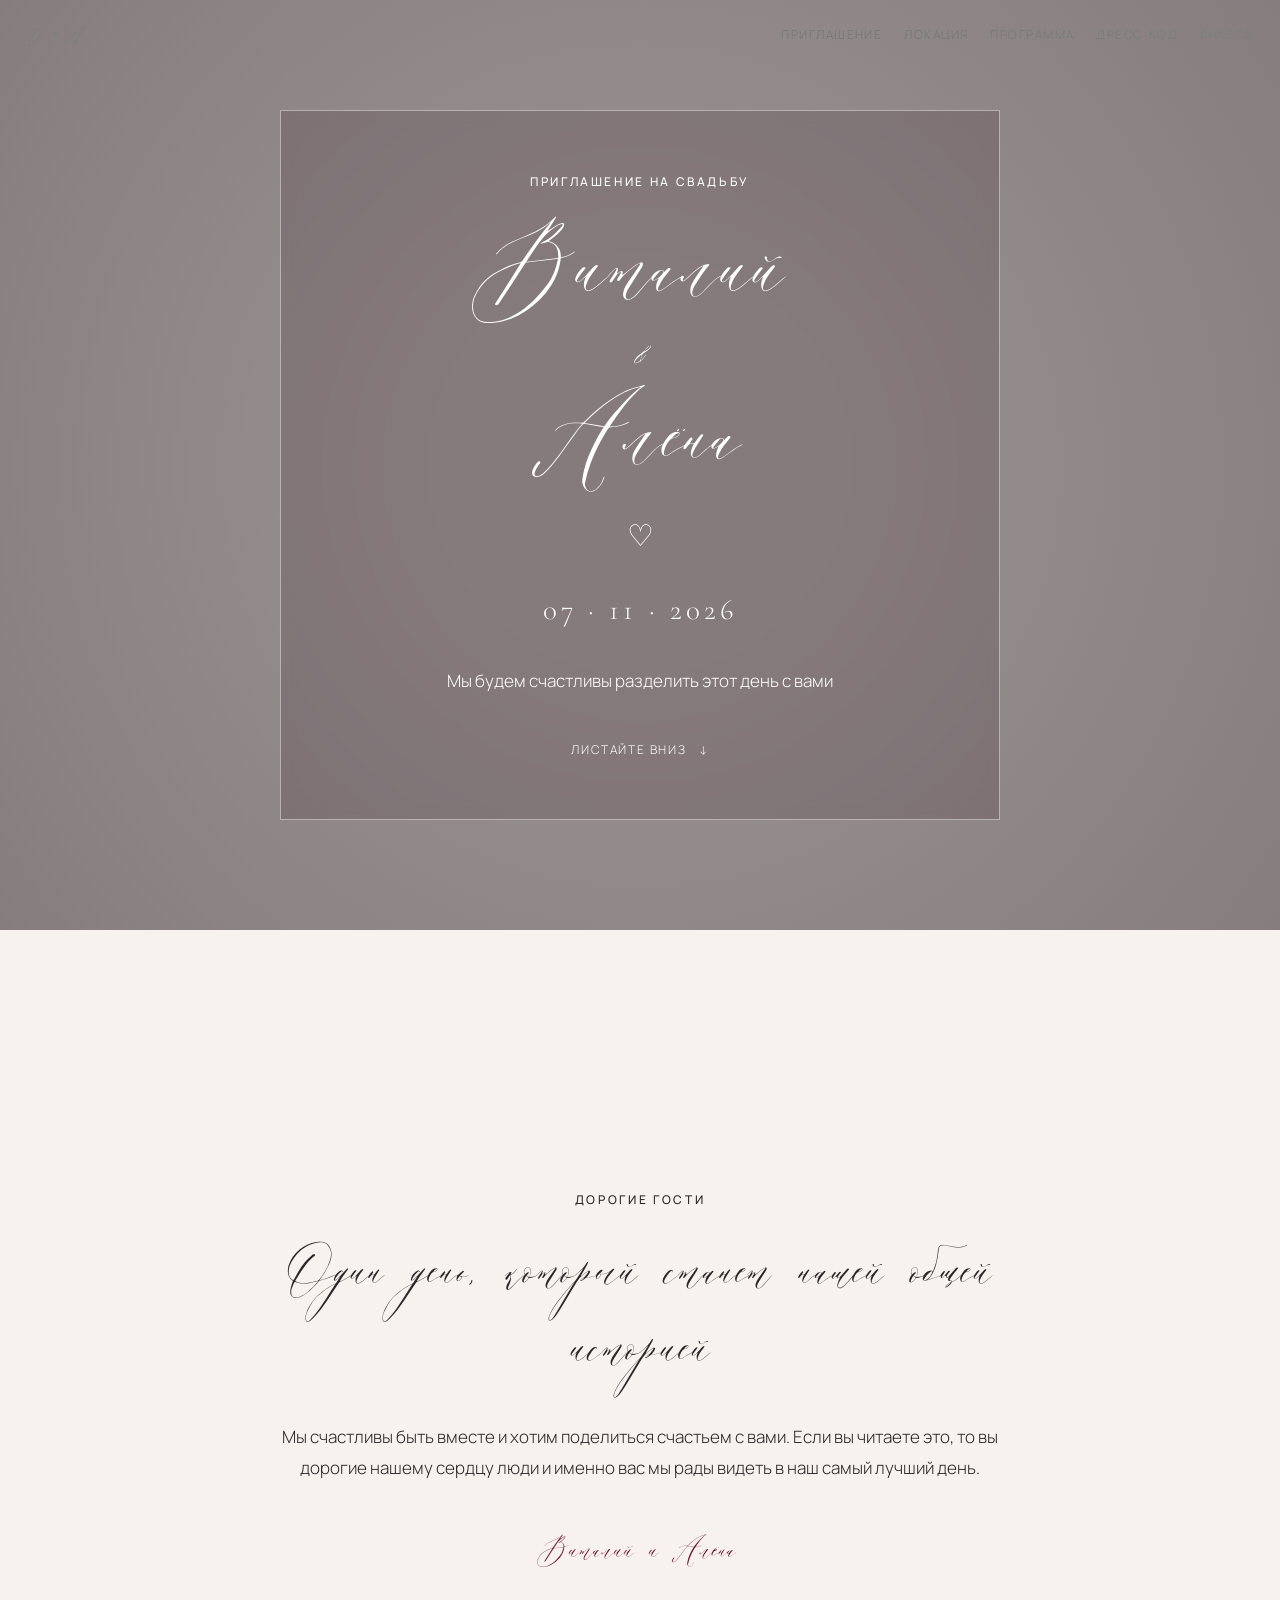
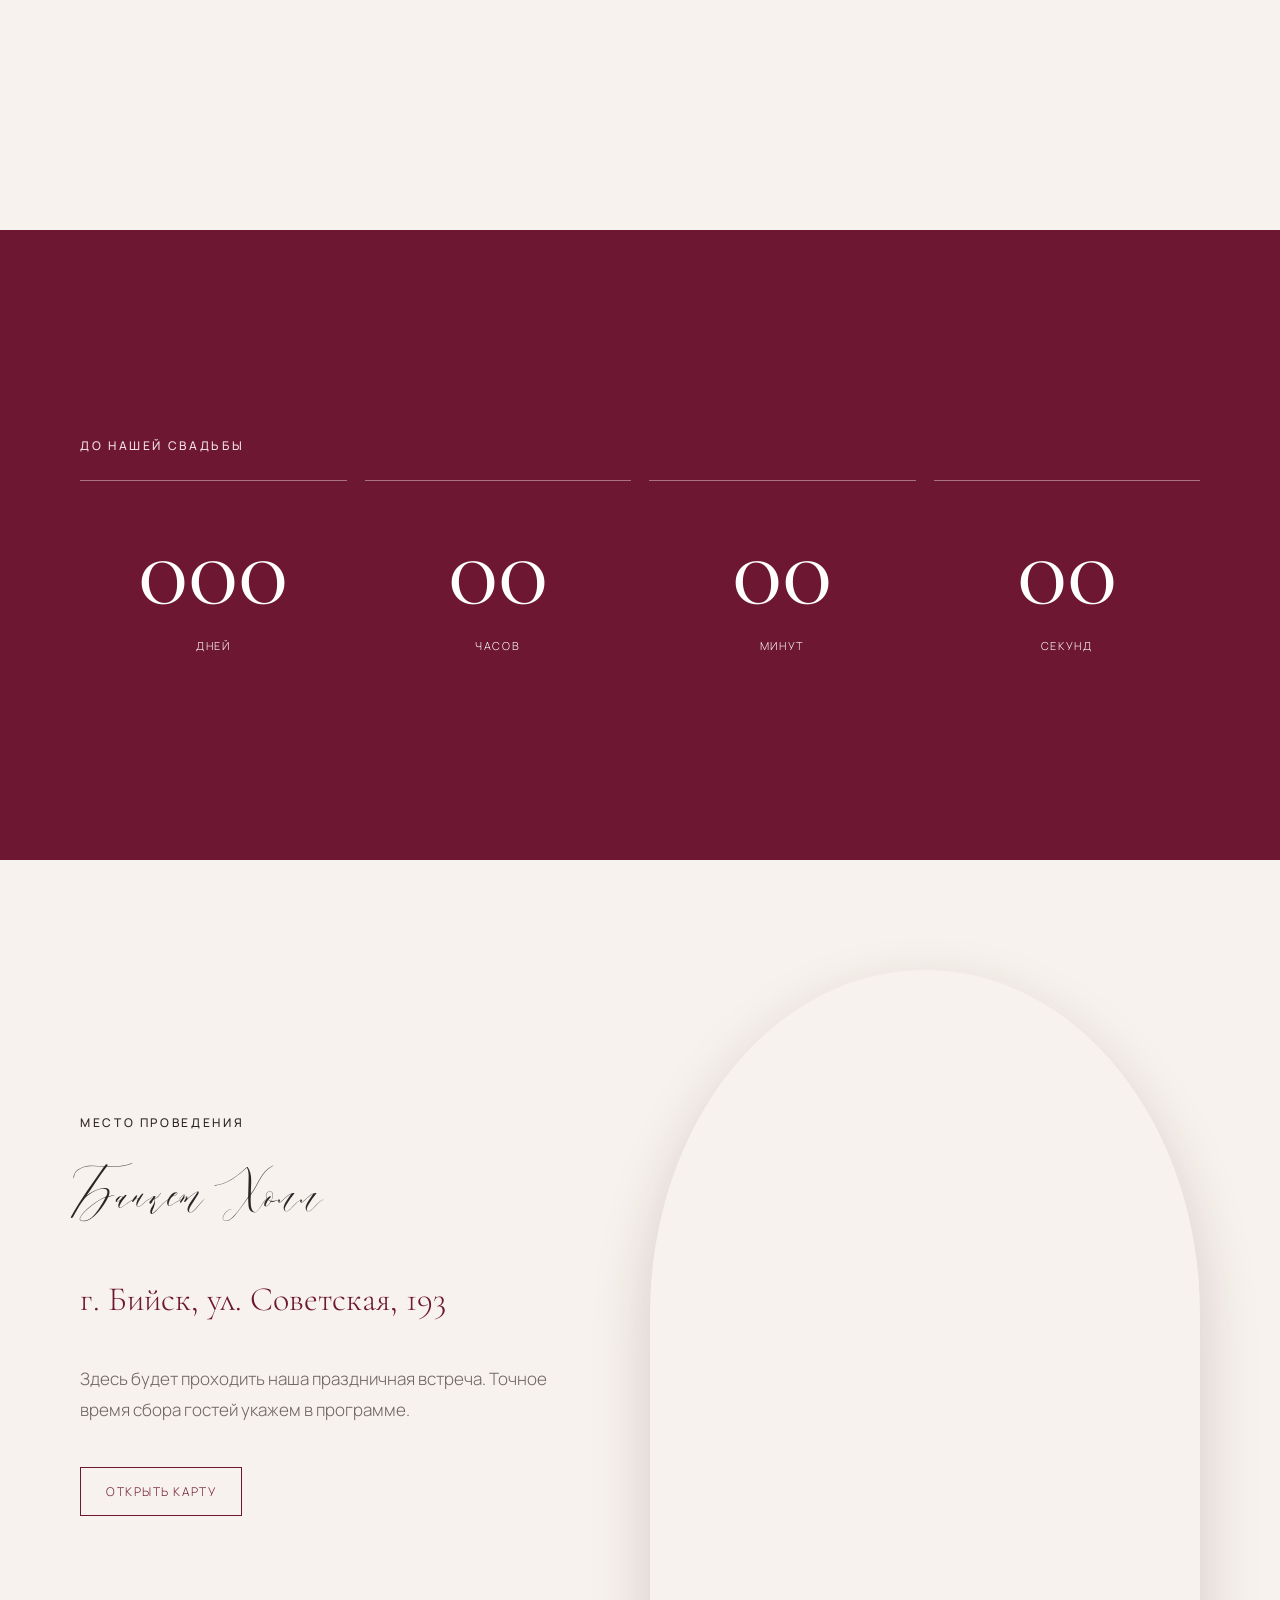
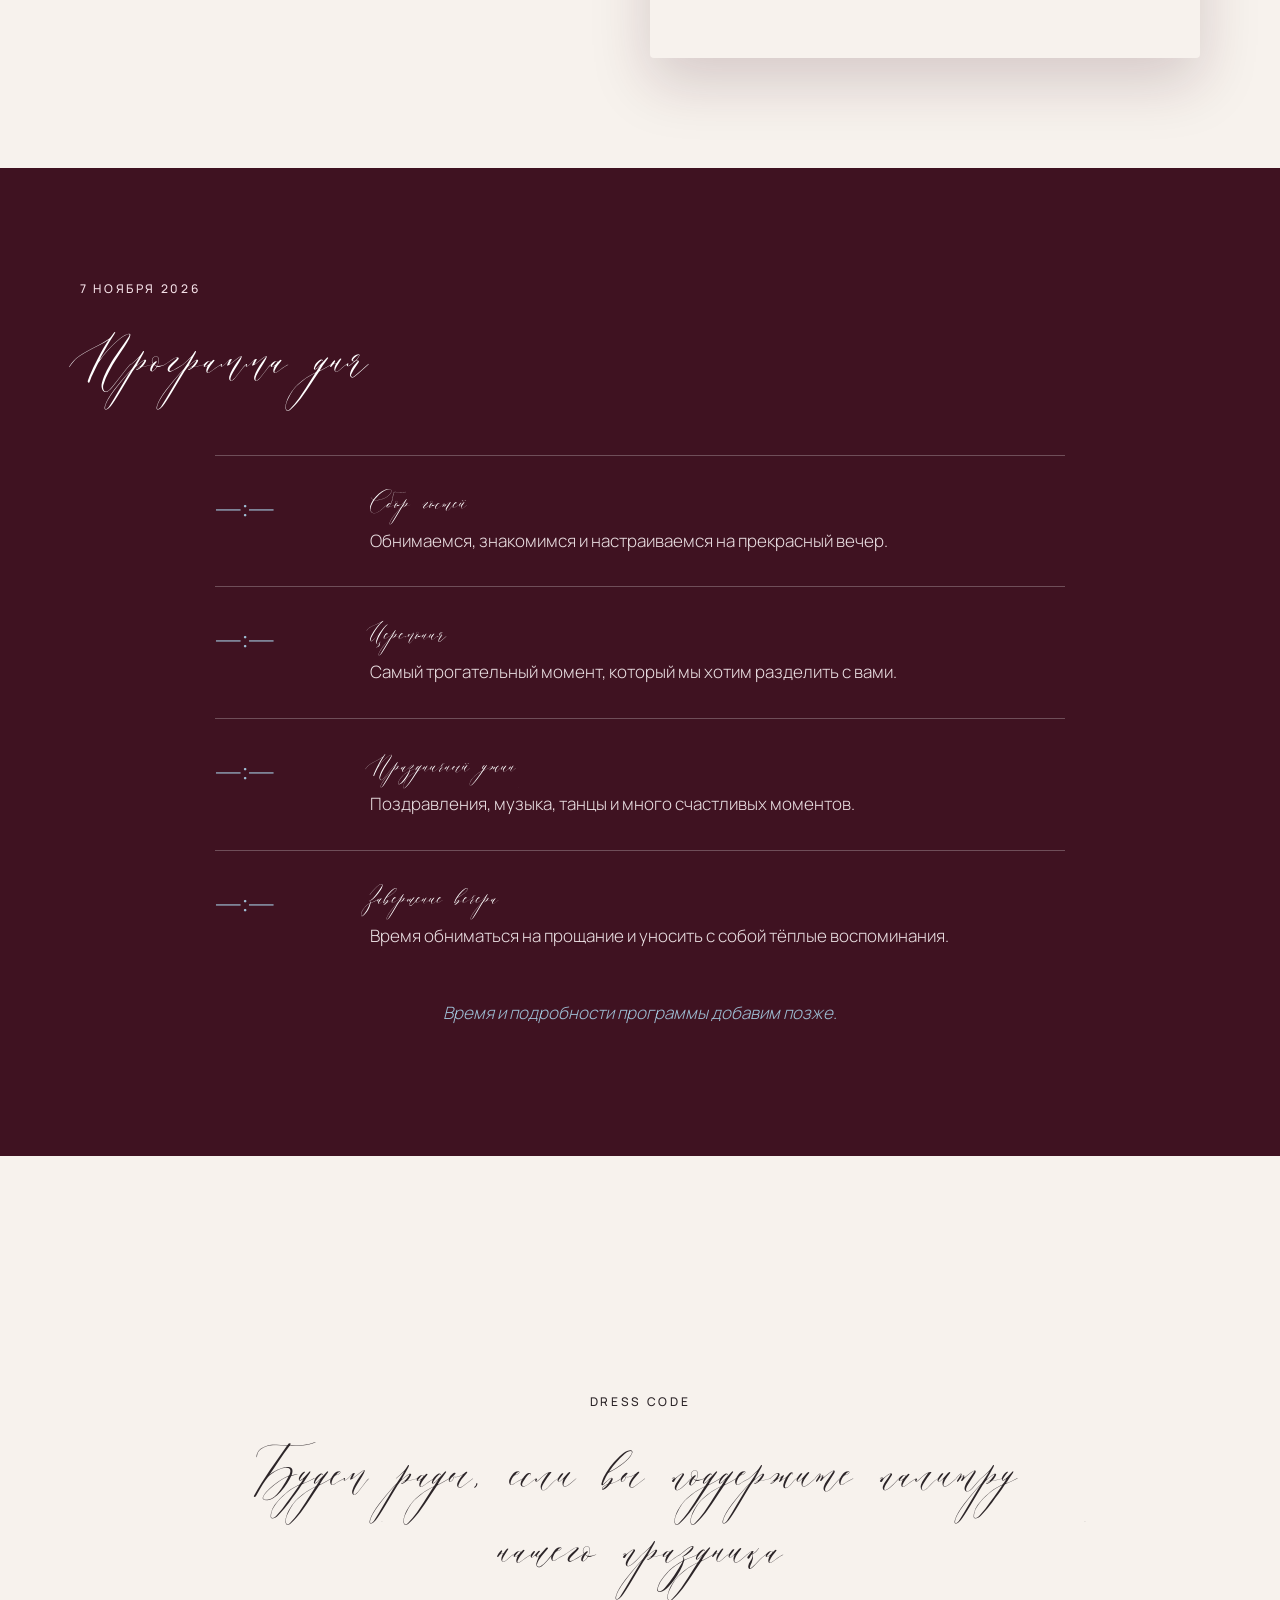
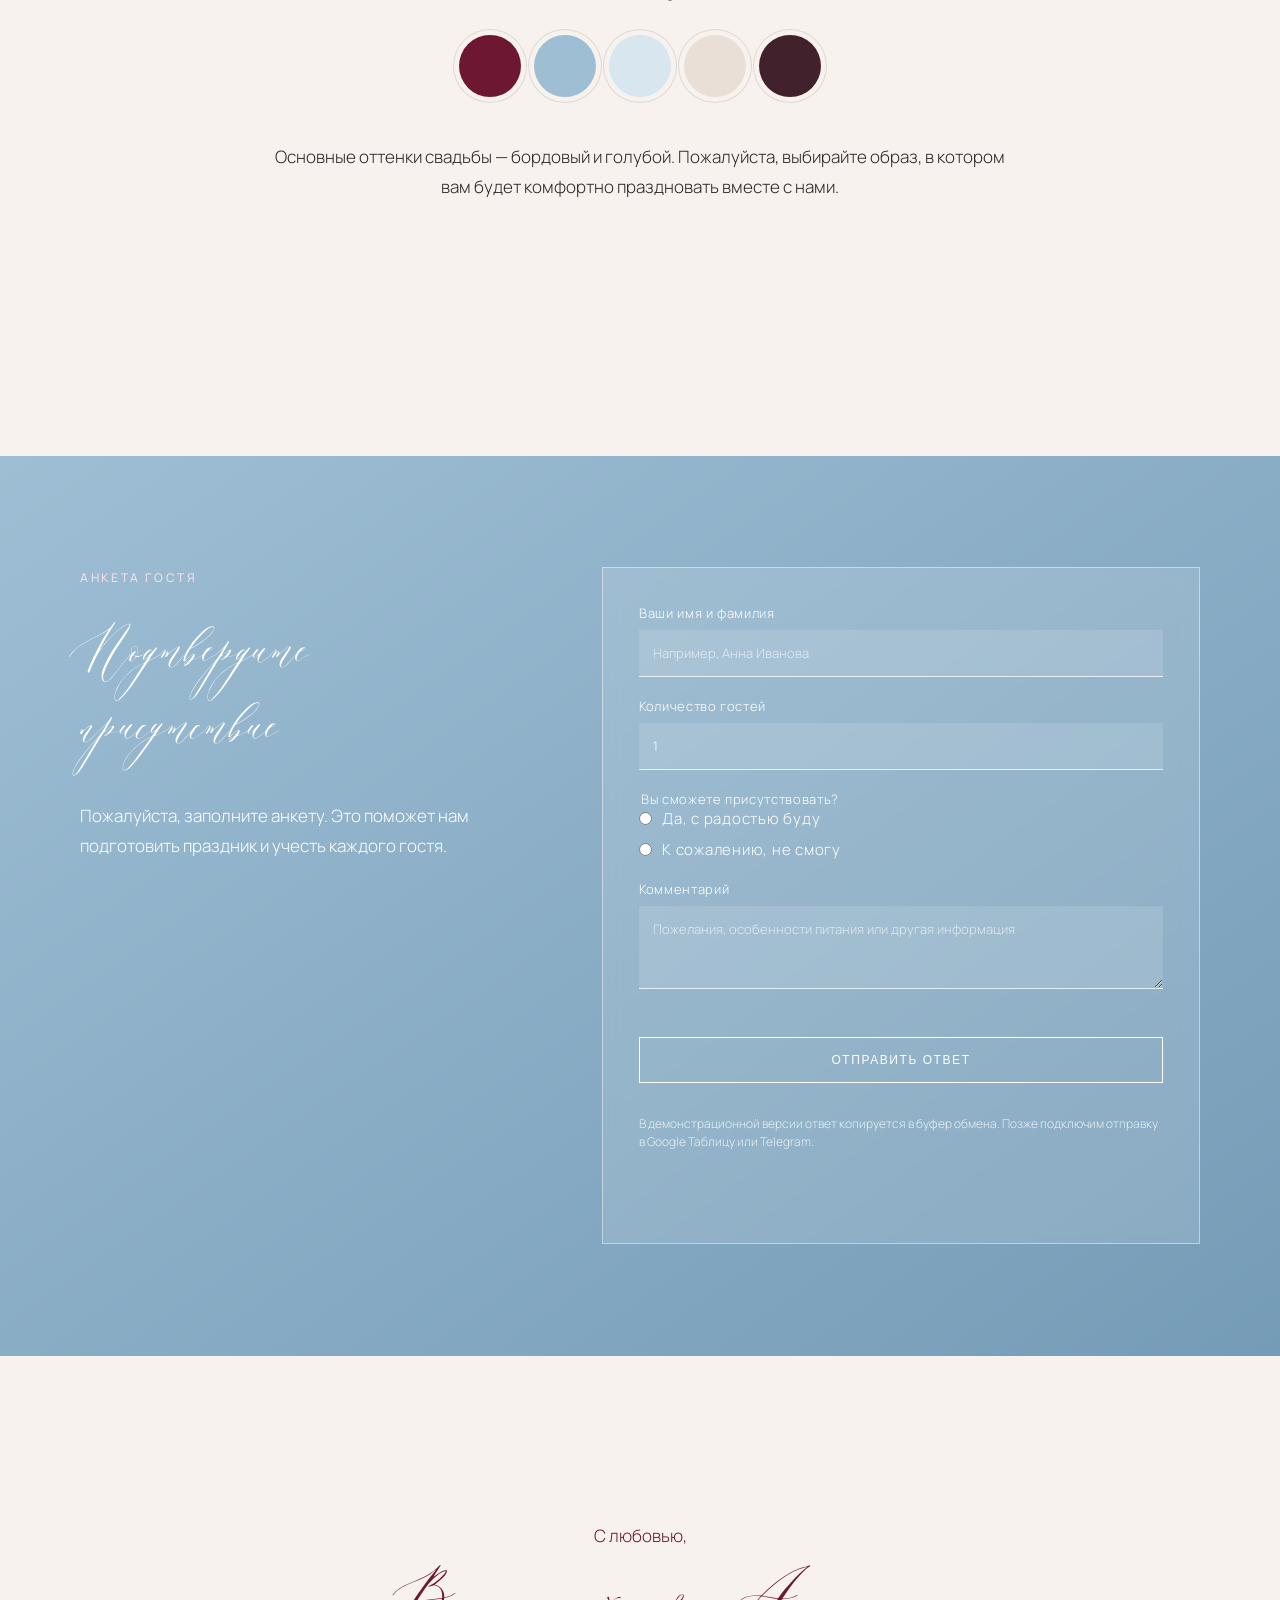
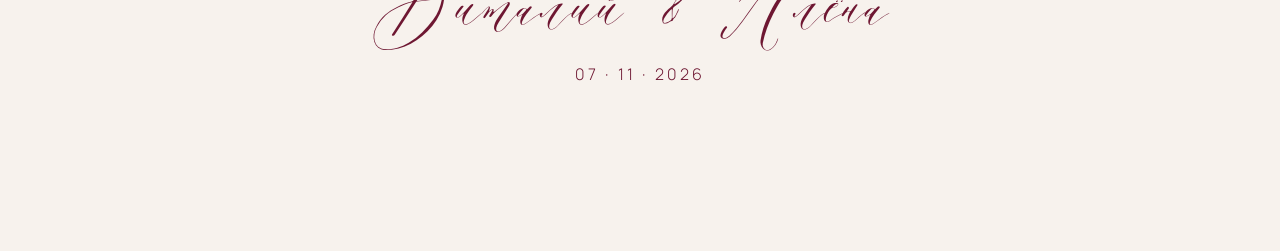
==== index.html @ 5eeda595 "Add files via upload" ====
<!doctype html>
<html lang="ru">
<head>
  <meta charset="utf-8" />
  <meta name="viewport" content="width=device-width, initial-scale=1" />
  <meta name="theme-color" content="#6e1732" />
  <title>Виталий & Алёна — 7 ноября 2026</title>
  <meta name="description" content="Приглашение на свадьбу Виталия и Алёны — 7 ноября 2026 года" />
  <link rel="preconnect" href="https://fonts.googleapis.com">
  <link rel="preconnect" href="https://fonts.gstatic.com" crossorigin>
  <link href="https://fonts.googleapis.com/css2?family=Cormorant+Garamond:ital,wght@0,400;0,500;0,600;1,400&family=Manrope:wght@300;400;500&display=swap" rel="stylesheet">
  <link rel="stylesheet" href="styles.css" />
</head>
<body>
  <header class="topbar" aria-label="Навигация">
    <a class="monogram" href="#hero" aria-label="В начало">В · А</a>
    <button class="menu-button" type="button" aria-expanded="false" aria-controls="menu">Меню</button>
    <nav id="menu" class="menu">
      <a href="#welcome">Приглашение</a>
      <a href="#location">Локация</a>
      <a href="#schedule">Программа</a>
      <a href="#dresscode">Дресс-код</a>
      <a href="#rsvp">Анкета</a>
    </nav>
  </header>

  <main>
    <section id="hero" class="hero section">
      <div class="silk silk-blue"></div>
      <div class="silk silk-wine"></div>
      <div class="hero-card reveal">
        <p class="eyebrow">Приглашение на свадьбу</p>
        <h1><span>Виталий</span><i>&</i><span>Алёна</span></h1>
        <div class="heart" aria-hidden="true">♡</div>
        <p class="date">07 · 11 · 2026</p>
        <p class="hero-copy">Мы будем счастливы разделить этот день с вами</p>
        <a class="scroll-hint" href="#welcome">Листайте вниз <span>↓</span></a>
      </div>
    </section>

    <section id="welcome" class="section paper-section">
      <div class="content narrow reveal">
        <p class="eyebrow">Дорогие гости</p>
        <h2>Один день, который станет нашей общей историей</h2>
        <p>Мы счастливы быть вместе и хотим поделиться счастьем с вами. Если вы читаете это, то вы дорогие нашему сердцу люди и именно вас мы рады видеть в наш самый лучший день.</p>
        <div class="signature">Виталий и Алёна</div>
      </div>
    </section>

    <section class="section countdown-section">
      <div class="content reveal">
        <p class="eyebrow light">До нашей свадьбы</p>
        <div class="countdown" aria-live="polite">
          <div><strong id="days">000</strong><span>дней</span></div>
          <div><strong id="hours">00</strong><span>часов</span></div>
          <div><strong id="minutes">00</strong><span>минут</span></div>
          <div><strong id="seconds">00</strong><span>секунд</span></div>
        </div>
      </div>
    </section>

    <section id="location" class="section location-section">
      <div class="content split reveal">
        <div>
          <p class="eyebrow">Место проведения</p>
          <h2>Банкет Холл</h2>
          <p class="address">г. Бийск, ул. Советская, 193</p>
          <p class="muted">Здесь будет проходить наша праздничная встреча. Точное время сбора гостей укажем в программе.</p>
          <a class="button" href="https://yandex.ru/maps/?text=%D0%B3.%20%D0%91%D0%B8%D0%B9%D1%81%D0%BA%2C%20%D1%83%D0%BB.%20%D0%A1%D0%BE%D0%B2%D0%B5%D1%82%D1%81%D0%BA%D0%B0%D1%8F%2C%20193" target="_blank" rel="noopener">Открыть карту</a>
        </div>
        <figure class="venue-photo">
          <img src="images/venue.webp" alt="Банкет Холл, г. Бийск" />
        </figure>
      </div>
    </section>

    <section id="schedule" class="section schedule-section">
      <div class="content reveal">
        <p class="eyebrow light">7 ноября 2026</p>
        <h2>Программа дня</h2>
        <div class="timeline">
          <article><time>—:—</time><div><h3>Сбор гостей</h3><p>Обнимаемся, знакомимся и настраиваемся на прекрасный вечер.</p></div></article>
          <article><time>—:—</time><div><h3>Церемония</h3><p>Самый трогательный момент, который мы хотим разделить с вами.</p></div></article>
          <article><time>—:—</time><div><h3>Праздничный ужин</h3><p>Поздравления, музыка, танцы и много счастливых моментов.</p></div></article>
          <article><time>—:—</time><div><h3>Завершение вечера</h3><p>Время обниматься на прощание и уносить с собой тёплые воспоминания.</p></div></article>
        </div>
        <p class="note">Время и подробности программы добавим позже.</p>
      </div>
    </section>

    <section id="dresscode" class="section paper-section dresscode-section">
      <div class="content narrow reveal">
        <p class="eyebrow">Dress code</p>
        <h2>Будем рады, если вы поддержите палитру нашего праздника</h2>
        <div class="palette" aria-label="Цветовая палитра">
          <span style="--swatch:#6e1732" title="Бордовый"></span>
          <span style="--swatch:#9ebed4" title="Голубой"></span>
          <span style="--swatch:#d8e6ef" title="Светло-голубой"></span>
          <span style="--swatch:#eadfd6" title="Молочный"></span>
          <span style="--swatch:#40212c" title="Тёмно-бордовый"></span>
        </div>
        <p>Основные оттенки свадьбы — бордовый и голубой. Пожалуйста, выбирайте образ, в котором вам будет комфортно праздновать вместе с нами.</p>
      </div>
    </section>

    <section id="rsvp" class="section rsvp-section">
      <div class="content form-wrap reveal">
        <div>
          <p class="eyebrow light">Анкета гостя</p>
          <h2>Подтвердите присутствие</h2>
          <p>Пожалуйста, заполните анкету. Это поможет нам подготовить праздник и учесть каждого гостя.</p>
        </div>
        <form id="rsvp-form">
          <label>Ваши имя и фамилия<input name="name" required placeholder="Например, Анна Иванова" /></label>
          <label>Количество гостей<input name="guests" type="number" min="1" max="10" value="1" required /></label>
          <fieldset>
            <legend>Вы сможете присутствовать?</legend>
            <label class="radio"><input type="radio" name="attendance" value="Да, буду" required /> Да, с радостью буду</label>
            <label class="radio"><input type="radio" name="attendance" value="К сожалению, не смогу" required /> К сожалению, не смогу</label>
          </fieldset>
          <label>Комментарий<textarea name="comment" rows="3" placeholder="Пожелания, особенности питания или другая информация"></textarea></label>
          <button class="button pale" type="submit">Отправить ответ</button>
          <p class="form-note">В демонстрационной версии ответ копируется в буфер обмена. Позже подключим отправку в Google Таблицу или Telegram.</p>
          <div id="form-status" class="form-status" role="status"></div>
        </form>
      </div>
    </section>

    <footer>
      <p>С любовью,</p>
      <strong>Виталий & Алёна</strong>
      <span>07 · 11 · 2026</span>
    </footer>
  </main>

  <script src="script.js"></script>
</body>
</html>
---- styles.css ----
@font-face {
  font-family: "Caravan";
  src: url("Caravan.woff") format("woff");
  font-weight: 400;
  font-style: normal;
  font-display: swap;
}

h1, h2, h3, .signature, footer strong, .monogram {
  font-family: "Caravan" !important;
  font-weight: 400 !important;
  font-style: normal !important;
  letter-spacing: normal !important;
}

:root{--wine:#6e1732;--wine-dark:#3f1221;--blue:#9ebed4;--blue-light:#dbe9f1;--paper:#f7f2ed;--ink:#2c2528;--white:#fff;--max:1120px}
*{box-sizing:border-box}html{scroll-behavior:smooth}body{margin:0;background:var(--paper);color:var(--ink);font-family:Manrope,Arial,sans-serif;font-weight:300}a{color:inherit}.section{min-height:100vh;position:relative;display:grid;place-items:center;padding:110px 24px;overflow:hidden}.content{width:min(var(--max),100%);margin:auto}.narrow{width:min(760px,100%);text-align:center}.eyebrow{text-transform:uppercase;letter-spacing:.22em;font-size:12px;font-weight:500;margin:0 0 24px}.eyebrow.light{color:#f3dfe6}h1,h2,h3,.signature,footer strong{font-family:"Cormorant Garamond",Georgia,serif}h2{font-size:clamp(42px,7vw,78px);line-height:.98;font-weight:500;margin:0 0 35px}p{font-size:17px;line-height:1.8}.topbar{position:fixed;inset:0 0 auto;z-index:20;display:flex;align-items:center;justify-content:space-between;padding:20px 28px;color:#fff;mix-blend-mode:difference}.monogram{text-decoration:none;font-family:"Cormorant Garamond",serif;font-size:25px}.menu{display:flex;gap:22px}.menu a{text-decoration:none;font-size:12px;text-transform:uppercase;letter-spacing:.12em}.menu-button{display:none;background:none;border:0;color:inherit;text-transform:uppercase;letter-spacing:.12em}.hero{background-image:linear-gradient(rgba(21,10,16,.42),rgba(21,10,16,.42)),url("images/hero-fabrics-clean.jpg");background-size:cover;background-position:center;isolation:isolate}.hero:after{content:"";position:absolute;inset:0;background:radial-gradient(circle at center,transparent 0 25%,rgba(32,13,21,.15));z-index:-1}.silk{display:none}.silk-blue{left:-35vw;top:-20vh;background:linear-gradient(135deg,#e6f0f6,#7ea7c2);transform:rotate(22deg)}.silk-wine{right:-35vw;bottom:-20vh;background:linear-gradient(145deg,#9a3556,#3d0c1d);transform:rotate(-18deg)}.hero-card{z-index:2;text-align:center;color:white;padding:60px 35px;border:1px solid rgba(255,255,255,.45);background:rgba(54,24,36,.18);backdrop-filter:blur(7px);width:min(720px,100%)}h1{font-size:clamp(60px,12vw,138px);line-height:.68;font-weight:400;margin:30px 0}h1 span{display:block}h1 i{display:block;font-size:.48em;font-weight:400;margin:.22em}.heart{font-size:30px}.date{font-family:"Cormorant Garamond",serif;font-size:29px;letter-spacing:.14em}.hero-copy{max-width:420px;margin:20px auto}.scroll-hint{display:inline-flex;gap:12px;margin-top:25px;text-decoration:none;font-size:12px;text-transform:uppercase;letter-spacing:.15em}.paper-section{background:var(--paper)}.signature{font-size:42px;color:var(--wine);margin-top:45px;font-style:italic}.countdown-section{min-height:70vh;color:#fff;background:var(--wine)}.countdown{display:grid;grid-template-columns:repeat(4,1fr);gap:18px}.countdown div{text-align:center;border-top:1px solid rgba(255,255,255,.4);padding-top:25px}.countdown strong{display:block;font-family:"Cormorant Garamond",serif;font-size:clamp(54px,9vw,105px);font-weight:400}.countdown span{text-transform:uppercase;letter-spacing:.15em;font-size:11px}.split{display:grid;grid-template-columns:1fr 1.1fr;gap:70px;align-items:center}.address{font-family:"Cormorant Garamond",serif;font-size:34px;color:var(--wine)}.muted{color:#6d6265}.venue-photo{margin:0;overflow:hidden;border-radius:50% 50% 4px 4px;box-shadow:0 24px 60px rgba(63,18,33,.18)}.venue-photo img{display:block;width:100%;aspect-ratio:4/5;object-fit:cover;object-position:center}.button{display:inline-block;margin-top:24px;padding:15px 25px;border:1px solid var(--wine);text-decoration:none;text-transform:uppercase;letter-spacing:.13em;font-size:12px;background:transparent;color:var(--wine);cursor:pointer}.schedule-section{color:#fff;background:var(--wine-dark)}.schedule-section h2{color:#fff}.timeline{max-width:850px;margin:55px auto 0}.timeline article{display:grid;grid-template-columns:120px 1fr;gap:35px;padding:30px 0;border-top:1px solid rgba(255,255,255,.25)}.timeline time{font-family:"Cormorant Garamond",serif;font-size:32px;color:var(--blue)}.timeline h3{font-size:34px;margin:0 0 5px}.timeline p{margin:0;color:#eadfe2}.note{text-align:center;font-style:italic;color:var(--blue)}.palette{display:flex;justify-content:center;gap:13px;margin:45px 0}.palette span{width:62px;height:62px;border-radius:50%;background:var(--swatch);box-shadow:0 0 0 5px var(--paper),0 0 0 6px rgba(45,34,38,.12)}.rsvp-section{color:#fff;background:linear-gradient(145deg,var(--blue),#759cb7)}.form-wrap{display:grid;grid-template-columns:.85fr 1.15fr;gap:80px;align-items:start}.rsvp-section h2{color:#fff}.rsvp-section form{display:grid;gap:20px;padding:36px;background:rgba(255,255,255,.13);border:1px solid rgba(255,255,255,.45);backdrop-filter:blur(8px)}label,legend{font-size:13px;letter-spacing:.05em}input,textarea{width:100%;margin-top:8px;padding:14px;border:0;border-bottom:1px solid rgba(255,255,255,.75);background:rgba(255,255,255,.12);color:#fff;font:inherit;outline:none}input::placeholder,textarea::placeholder{color:rgba(255,255,255,.68)}fieldset{border:0;padding:0;margin:0;display:grid;gap:10px}.radio{display:flex;align-items:center;gap:10px;font-size:15px}.radio input{width:auto;margin:0}.button.pale{border-color:#fff;color:#fff}.form-note{font-size:12px;line-height:1.5;opacity:.8}.form-status{min-height:24px;font-weight:500}footer{min-height:55vh;display:grid;place-content:center;text-align:center;background:var(--paper);color:var(--wine)}footer p{margin:0}footer strong{font-size:clamp(55px,10vw,110px);font-weight:400}footer span{letter-spacing:.2em}.reveal{opacity:0;transform:translateY(35px);transition:opacity .9s ease,transform .9s ease}.reveal.visible{opacity:1;transform:none}
@media(max-width:760px){.section{padding:90px 20px;min-height:auto}.hero{min-height:100svh}.topbar{padding:16px 18px}.menu-button{display:block}.menu{position:absolute;right:16px;top:58px;display:none;flex-direction:column;padding:18px;background:rgba(34,18,24,.92)}.menu.open{display:flex}.hero-card{padding:45px 18px}.countdown{grid-template-columns:repeat(2,1fr)}.split,.form-wrap{grid-template-columns:1fr;gap:45px}.venue-photo img{aspect-ratio:1/1.15}.timeline article{grid-template-columns:80px 1fr;gap:15px}.timeline h3{font-size:28px}.palette{gap:8px;flex-wrap:wrap}.palette span{width:48px;height:48px}.rsvp-section form{padding:24px}}
@media(prefers-reduced-motion:reduce){html{scroll-behavior:auto}.reveal{opacity:1;transform:none;transition:none}}
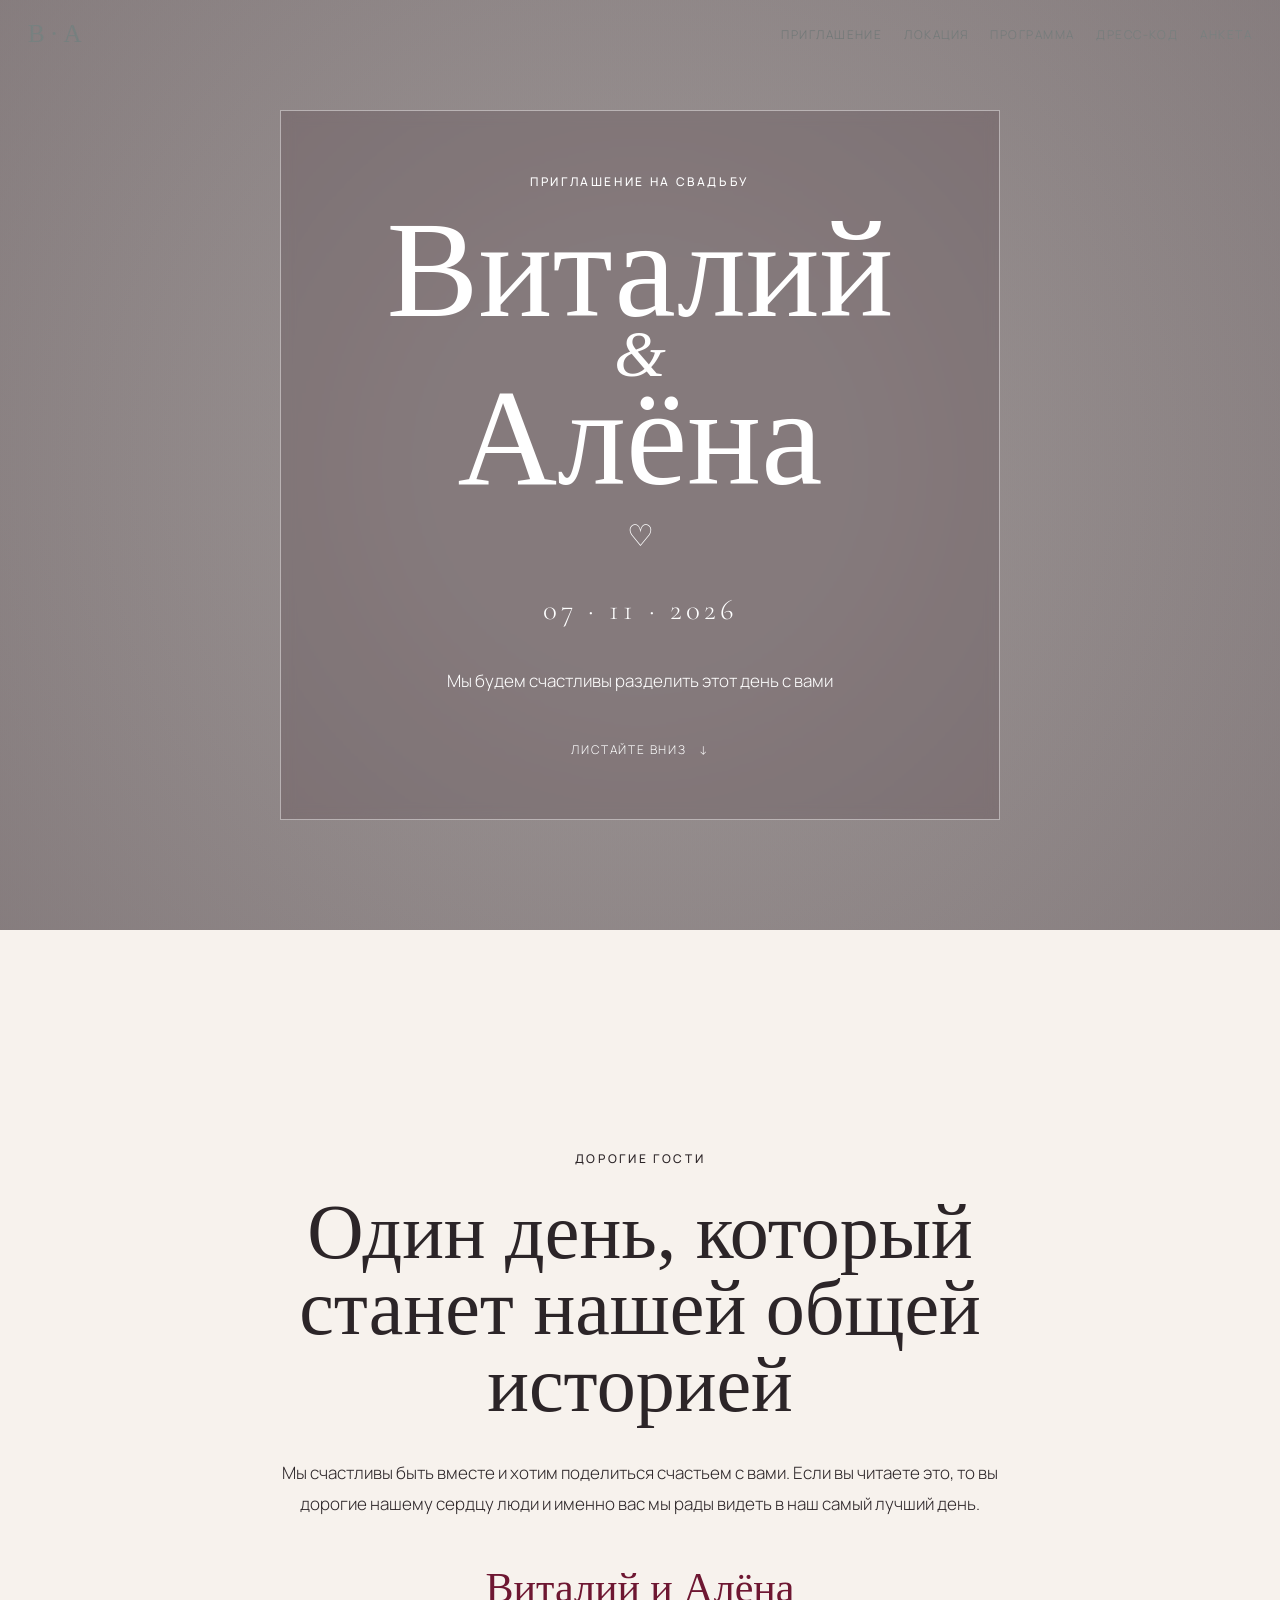
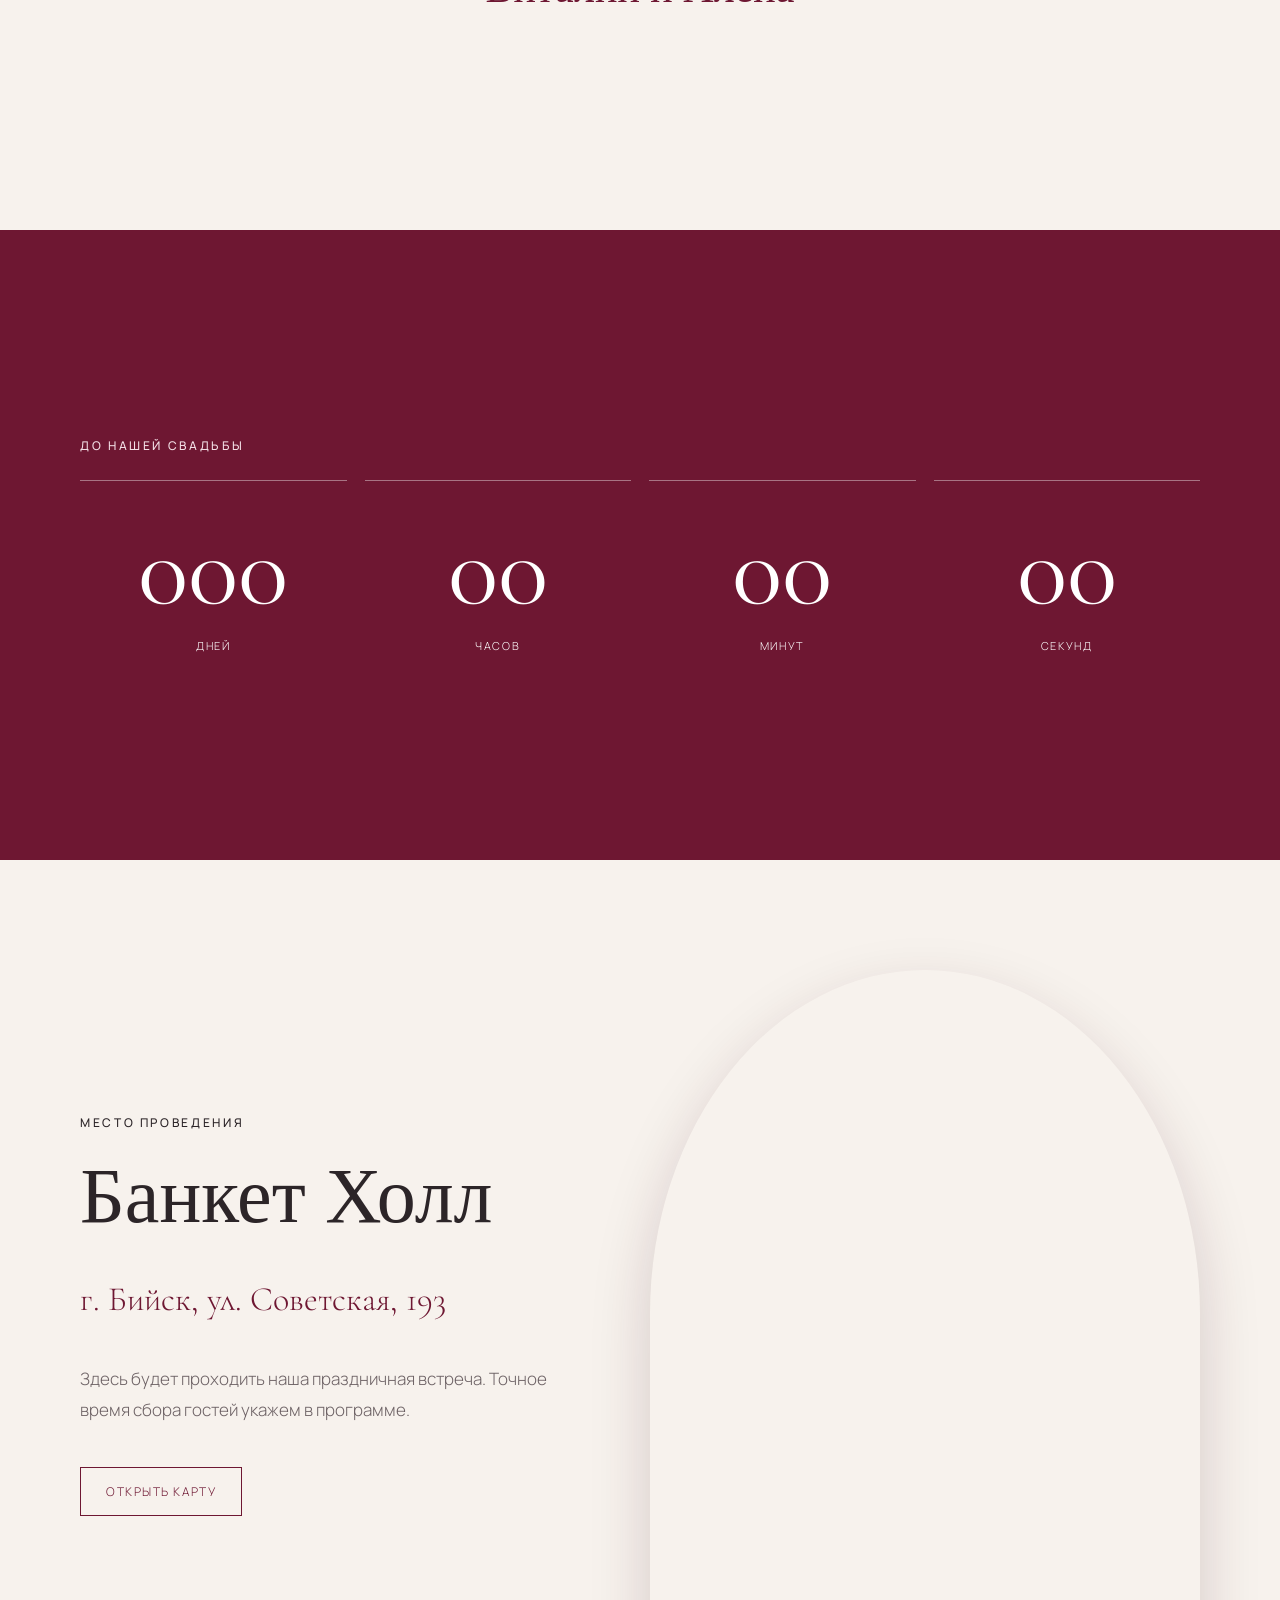
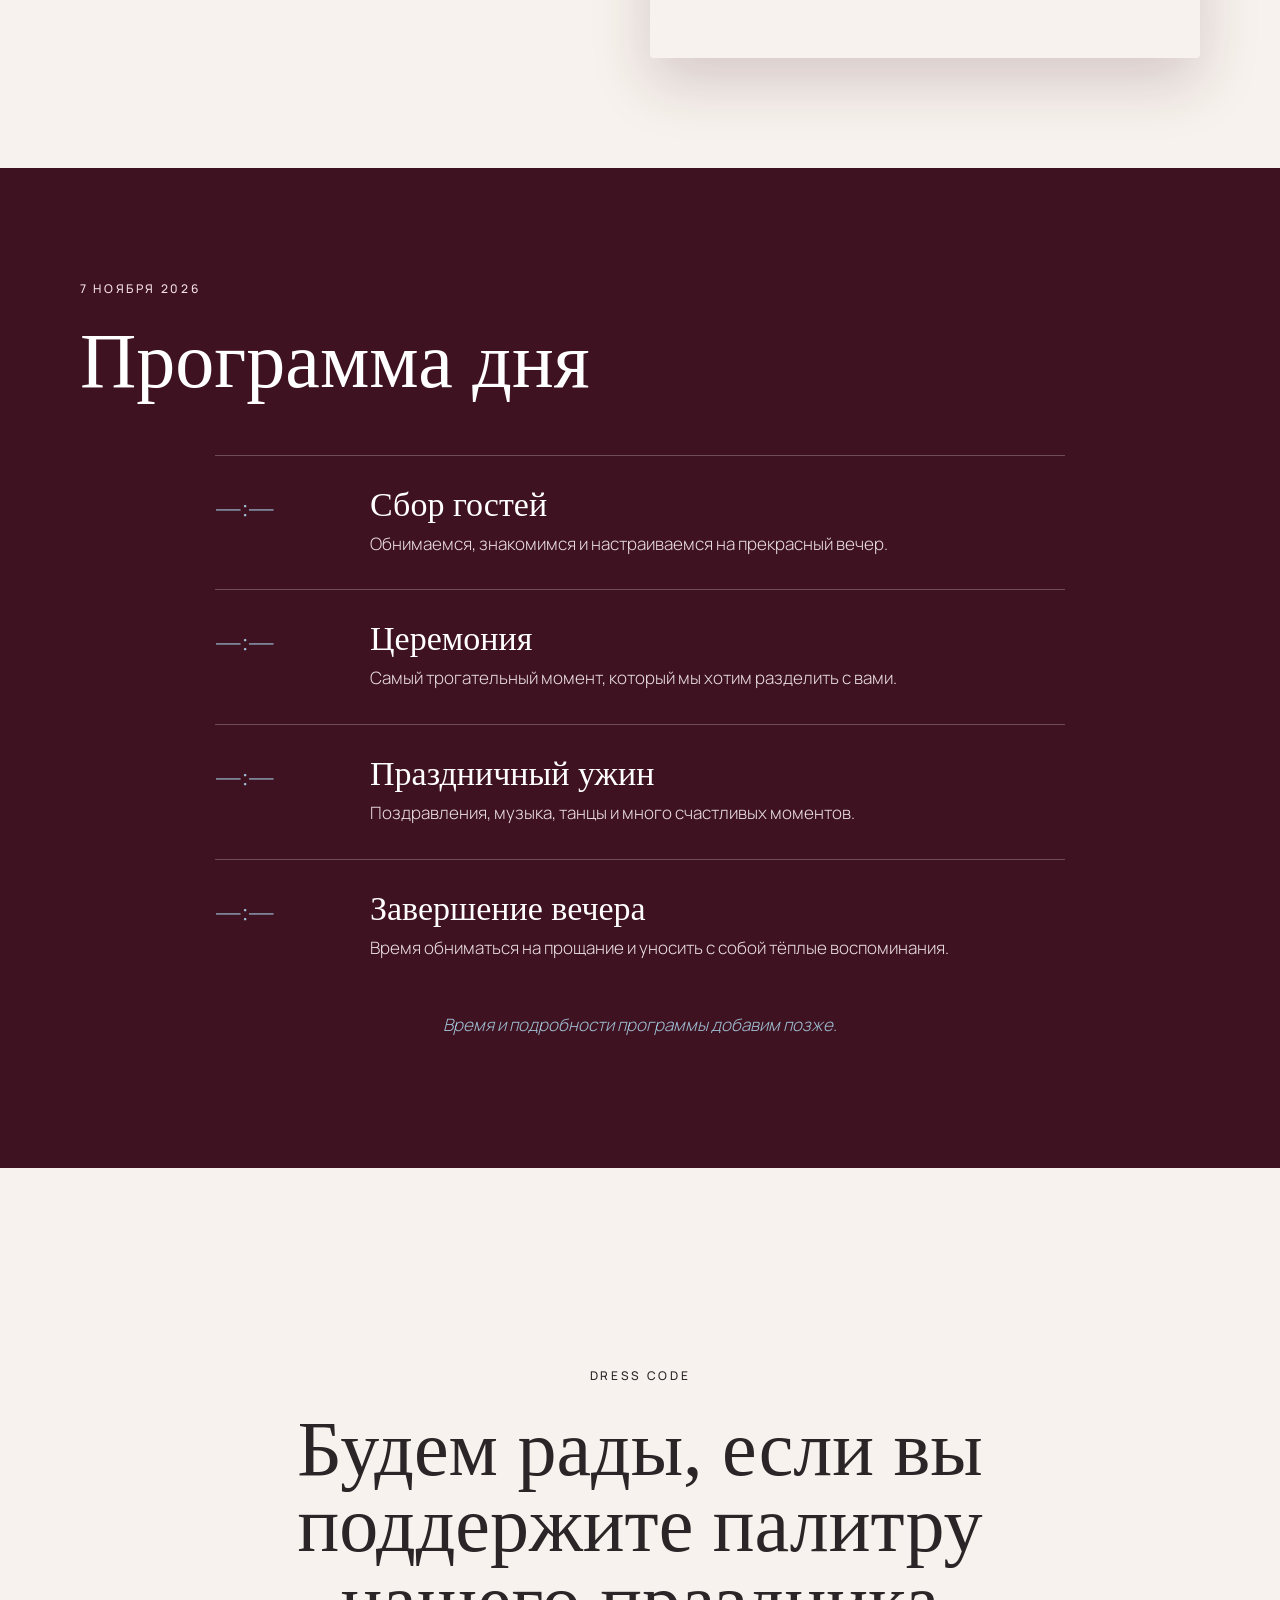
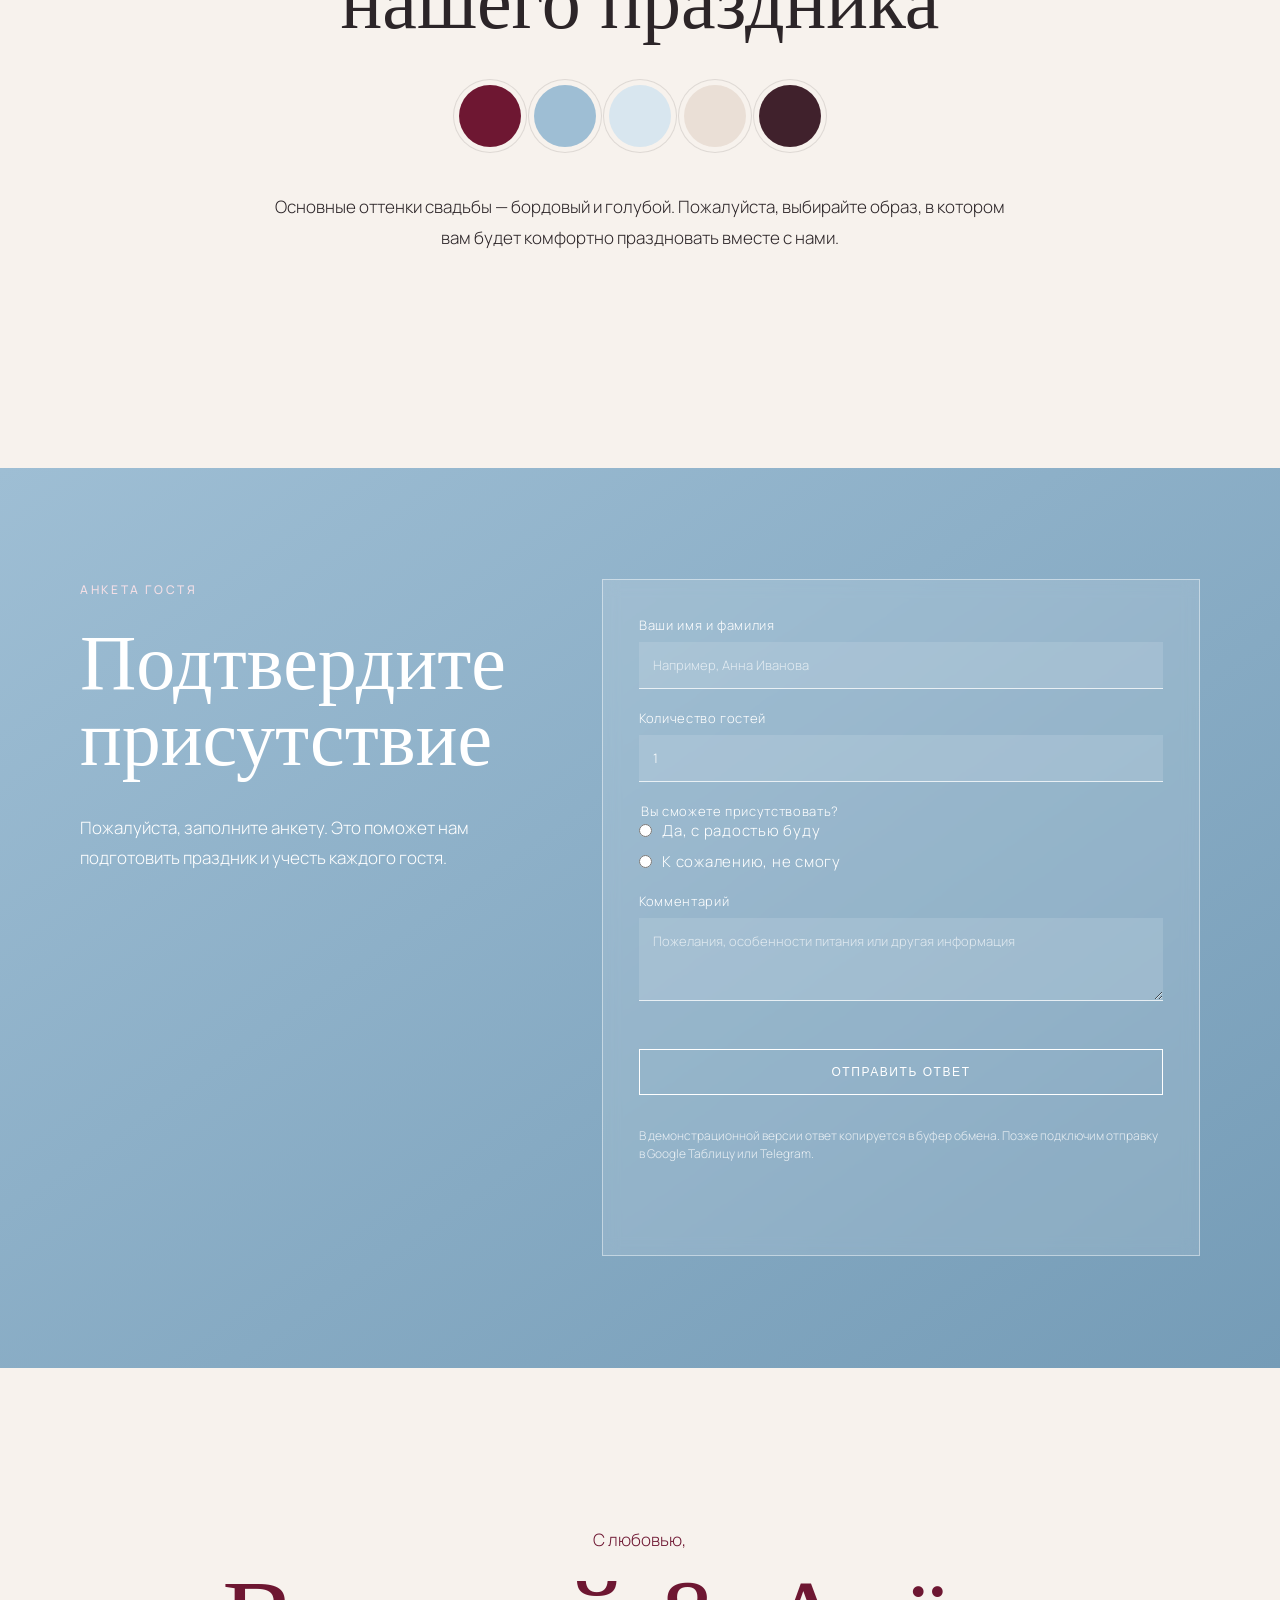
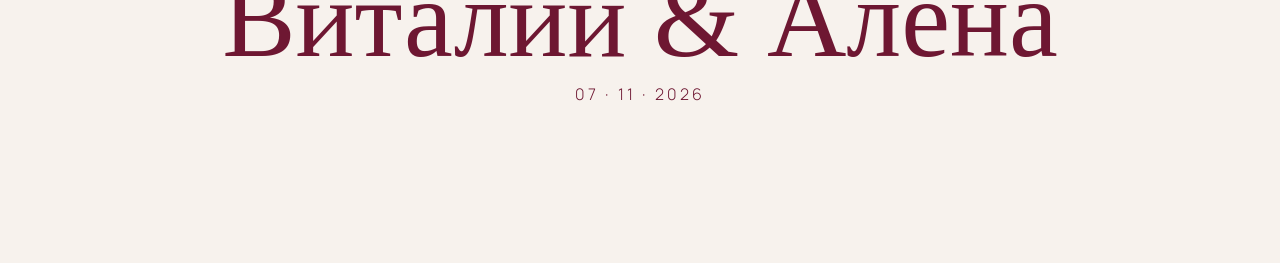
==== commit 5e813f6a: "Add files via upload" ====
--- a/index.html
+++ b/index.html
@@ -9,7 +9,7 @@
   <link rel="preconnect" href="https://fonts.googleapis.com">
   <link rel="preconnect" href="https://fonts.gstatic.com" crossorigin>
   <link href="https://fonts.googleapis.com/css2?family=Cormorant+Garamond:ital,wght@0,400;0,500;0,600;1,400&family=Manrope:wght@300;400;500&display=swap" rel="stylesheet">
-  <link rel="stylesheet" href="styles.css" />
+  <link rel="stylesheet" href="styles.css">
 </head>
 <body>
   <header class="topbar" aria-label="Навигация">
@@ -132,7 +132,6 @@
       <span>07 · 11 · 2026</span>
     </footer>
   </main>
-
   <script src="script.js"></script>
 </body>
 </html>
--- a/styles.css
+++ b/styles.css
@@ -1,6 +1,7 @@
+
 @font-face {
   font-family: "Caravan";
-  src: url("Caravan.woff") format("woff");
+  src: url("fonts/Caravan.woff") format("woff");
   font-weight: 400;
   font-style: normal;
   font-display: swap;
@@ -14,6 +15,7 @@
 }
 
 :root{--wine:#6e1732;--wine-dark:#3f1221;--blue:#9ebed4;--blue-light:#dbe9f1;--paper:#f7f2ed;--ink:#2c2528;--white:#fff;--max:1120px}
-*{box-sizing:border-box}html{scroll-behavior:smooth}body{margin:0;background:var(--paper);color:var(--ink);font-family:Manrope,Arial,sans-serif;font-weight:300}a{color:inherit}.section{min-height:100vh;position:relative;display:grid;place-items:center;padding:110px 24px;overflow:hidden}.content{width:min(var(--max),100%);margin:auto}.narrow{width:min(760px,100%);text-align:center}.eyebrow{text-transform:uppercase;letter-spacing:.22em;font-size:12px;font-weight:500;margin:0 0 24px}.eyebrow.light{color:#f3dfe6}h1,h2,h3,.signature,footer strong{font-family:"Cormorant Garamond",Georgia,serif}h2{font-size:clamp(42px,7vw,78px);line-height:.98;font-weight:500;margin:0 0 35px}p{font-size:17px;line-height:1.8}.topbar{position:fixed;inset:0 0 auto;z-index:20;display:flex;align-items:center;justify-content:space-between;padding:20px 28px;color:#fff;mix-blend-mode:difference}.monogram{text-decoration:none;font-family:"Cormorant Garamond",serif;font-size:25px}.menu{display:flex;gap:22px}.menu a{text-decoration:none;font-size:12px;text-transform:uppercase;letter-spacing:.12em}.menu-button{display:none;background:none;border:0;color:inherit;text-transform:uppercase;letter-spacing:.12em}.hero{background-image:linear-gradient(rgba(21,10,16,.42),rgba(21,10,16,.42)),url("images/hero-fabrics-clean.jpg");background-size:cover;background-position:center;isolation:isolate}.hero:after{content:"";position:absolute;inset:0;background:radial-gradient(circle at center,transparent 0 25%,rgba(32,13,21,.15));z-index:-1}.silk{display:none}.silk-blue{left:-35vw;top:-20vh;background:linear-gradient(135deg,#e6f0f6,#7ea7c2);transform:rotate(22deg)}.silk-wine{right:-35vw;bottom:-20vh;background:linear-gradient(145deg,#9a3556,#3d0c1d);transform:rotate(-18deg)}.hero-card{z-index:2;text-align:center;color:white;padding:60px 35px;border:1px solid rgba(255,255,255,.45);background:rgba(54,24,36,.18);backdrop-filter:blur(7px);width:min(720px,100%)}h1{font-size:clamp(60px,12vw,138px);line-height:.68;font-weight:400;margin:30px 0}h1 span{display:block}h1 i{display:block;font-size:.48em;font-weight:400;margin:.22em}.heart{font-size:30px}.date{font-family:"Cormorant Garamond",serif;font-size:29px;letter-spacing:.14em}.hero-copy{max-width:420px;margin:20px auto}.scroll-hint{display:inline-flex;gap:12px;margin-top:25px;text-decoration:none;font-size:12px;text-transform:uppercase;letter-spacing:.15em}.paper-section{background:var(--paper)}.signature{font-size:42px;color:var(--wine);margin-top:45px;font-style:italic}.countdown-section{min-height:70vh;color:#fff;background:var(--wine)}.countdown{display:grid;grid-template-columns:repeat(4,1fr);gap:18px}.countdown div{text-align:center;border-top:1px solid rgba(255,255,255,.4);padding-top:25px}.countdown strong{display:block;font-family:"Cormorant Garamond",serif;font-size:clamp(54px,9vw,105px);font-weight:400}.countdown span{text-transform:uppercase;letter-spacing:.15em;font-size:11px}.split{display:grid;grid-template-columns:1fr 1.1fr;gap:70px;align-items:center}.address{font-family:"Cormorant Garamond",serif;font-size:34px;color:var(--wine)}.muted{color:#6d6265}.venue-photo{margin:0;overflow:hidden;border-radius:50% 50% 4px 4px;box-shadow:0 24px 60px rgba(63,18,33,.18)}.venue-photo img{display:block;width:100%;aspect-ratio:4/5;object-fit:cover;object-position:center}.button{display:inline-block;margin-top:24px;padding:15px 25px;border:1px solid var(--wine);text-decoration:none;text-transform:uppercase;letter-spacing:.13em;font-size:12px;background:transparent;color:var(--wine);cursor:pointer}.schedule-section{color:#fff;background:var(--wine-dark)}.schedule-section h2{color:#fff}.timeline{max-width:850px;margin:55px auto 0}.timeline article{display:grid;grid-template-columns:120px 1fr;gap:35px;padding:30px 0;border-top:1px solid rgba(255,255,255,.25)}.timeline time{font-family:"Cormorant Garamond",serif;font-size:32px;color:var(--blue)}.timeline h3{font-size:34px;margin:0 0 5px}.timeline p{margin:0;color:#eadfe2}.note{text-align:center;font-style:italic;color:var(--blue)}.palette{display:flex;justify-content:center;gap:13px;margin:45px 0}.palette span{width:62px;height:62px;border-radius:50%;background:var(--swatch);box-shadow:0 0 0 5px var(--paper),0 0 0 6px rgba(45,34,38,.12)}.rsvp-section{color:#fff;background:linear-gradient(145deg,var(--blue),#759cb7)}.form-wrap{display:grid;grid-template-columns:.85fr 1.15fr;gap:80px;align-items:start}.rsvp-section h2{color:#fff}.rsvp-section form{display:grid;gap:20px;padding:36px;background:rgba(255,255,255,.13);border:1px solid rgba(255,255,255,.45);backdrop-filter:blur(8px)}label,legend{font-size:13px;letter-spacing:.05em}input,textarea{width:100%;margin-top:8px;padding:14px;border:0;border-bottom:1px solid rgba(255,255,255,.75);background:rgba(255,255,255,.12);color:#fff;font:inherit;outline:none}input::placeholder,textarea::placeholder{color:rgba(255,255,255,.68)}fieldset{border:0;padding:0;margin:0;display:grid;gap:10px}.radio{display:flex;align-items:center;gap:10px;font-size:15px}.radio input{width:auto;margin:0}.button.pale{border-color:#fff;color:#fff}.form-note{font-size:12px;line-height:1.5;opacity:.8}.form-status{min-height:24px;font-weight:500}footer{min-height:55vh;display:grid;place-content:center;text-align:center;background:var(--paper);color:var(--wine)}footer p{margin:0}footer strong{font-size:clamp(55px,10vw,110px);font-weight:400}footer span{letter-spacing:.2em}.reveal{opacity:0;transform:translateY(35px);transition:opacity .9s ease,transform .9s ease}.reveal.visible{opacity:1;transform:none}
+*{box-sizing:border-box}html{scroll-behavior:smooth}body{margin:0;background:var(--paper);color:var(--ink);font-family:Manrope,Arial,sans-serif;font-weight:300}a{color:inherit}.section{min-height:100vh;position:relative;display:grid;place-items:center;padding:110px 24px;overflow:hidden}.content{width:min(var(--max),100%);margin:auto}.narrow{width:min(760px,100%);text-align:center}.eyebrow{text-transform:uppercase;letter-spacing:.22em;font-size:12px;font-weight:500;margin:0 0 24px}.eyebrow.light{color:#f3dfe6}h1,h2,h3,.signature,footer strong{font-family:"Cormorant Garamond",Georgia,serif}h2{font-size:clamp(42px,7vw,78px);line-height:.98;font-weight:500;margin:0 0 35px}p{font-size:17px;line-height:1.8}.topbar{position:fixed;inset:0 0 auto;z-index:20;display:flex;align-items:center;justify-content:space-between;padding:20px 28px;color:#fff;mix-blend-mode:difference}.monogram{text-decoration:none;font-family:"Cormorant Garamond",serif;font-size:25px}.menu{display:flex;gap:22px}.menu a{text-decoration:none;font-size:12px;text-transform:uppercase;letter-spacing:.12em}.menu-button{display:none;background:none;border:0;color:inherit;text-transform:uppercase;letter-spacing:.12em}.hero{background-image:linear-gradient(rgba(21,10,16,.42),rgba(21,10,16,.42)),url("images/hero.jpg");background-size:cover;background-position:center;isolation:isolate}.hero:after{content:"";position:absolute;inset:0;background:radial-gradient(circle at center,transparent 0 25%,rgba(32,13,21,.15));z-index:-1}.silk{display:none}.silk-blue{left:-35vw;top:-20vh;background:linear-gradient(135deg,#e6f0f6,#7ea7c2);transform:rotate(22deg)}.silk-wine{right:-35vw;bottom:-20vh;background:linear-gradient(145deg,#9a3556,#3d0c1d);transform:rotate(-18deg)}.hero-card{z-index:2;text-align:center;color:white;padding:60px 35px;border:1px solid rgba(255,255,255,.45);background:rgba(54,24,36,.18);backdrop-filter:blur(7px);width:min(720px,100%)}h1{font-size:clamp(60px,12vw,138px);line-height:.68;font-weight:400;margin:30px 0}h1 span{display:block}h1 i{display:block;font-size:.48em;font-weight:400;margin:.22em}.heart{font-size:30px}.date{font-family:"Cormorant Garamond",serif;font-size:29px;letter-spacing:.14em}.hero-copy{max-width:420px;margin:20px auto}.scroll-hint{display:inline-flex;gap:12px;margin-top:25px;text-decoration:none;font-size:12px;text-transform:uppercase;letter-spacing:.15em}.paper-section{background:var(--paper)}.signature{font-size:42px;color:var(--wine);margin-top:45px;font-style:italic}.countdown-section{min-height:70vh;color:#fff;background:var(--wine)}.countdown{display:grid;grid-template-columns:repeat(4,1fr);gap:18px}.countdown div{text-align:center;border-top:1px solid rgba(255,255,255,.4);padding-top:25px}.countdown strong{display:block;font-family:"Cormorant Garamond",serif;font-size:clamp(54px,9vw,105px);font-weight:400}.countdown span{text-transform:uppercase;letter-spacing:.15em;font-size:11px}.split{display:grid;grid-template-columns:1fr 1.1fr;gap:70px;align-items:center}.address{font-family:"Cormorant Garamond",serif;font-size:34px;color:var(--wine)}.muted{color:#6d6265}.venue-photo{margin:0;overflow:hidden;border-radius:50% 50% 4px 4px;box-shadow:0 24px 60px rgba(63,18,33,.18)}.venue-photo img{display:block;width:100%;aspect-ratio:4/5;object-fit:cover;object-position:center}.button{display:inline-block;margin-top:24px;padding:15px 25px;border:1px solid var(--wine);text-decoration:none;text-transform:uppercase;letter-spacing:.13em;font-size:12px;background:transparent;color:var(--wine);cursor:pointer}.schedule-section{color:#fff;background:var(--wine-dark)}.schedule-section h2{color:#fff}.timeline{max-width:850px;margin:55px auto 0}.timeline article{display:grid;grid-template-columns:120px 1fr;gap:35px;padding:30px 0;border-top:1px solid rgba(255,255,255,.25)}.timeline time{font-family:"Cormorant Garamond",serif;font-size:32px;color:var(--blue)}.timeline h3{font-size:34px;margin:0 0 5px}.timeline p{margin:0;color:#eadfe2}.note{text-align:center;font-style:italic;color:var(--blue)}.palette{display:flex;justify-content:center;gap:13px;margin:45px 0}.palette span{width:62px;height:62px;border-radius:50%;background:var(--swatch);box-shadow:0 0 0 5px var(--paper),0 0 0 6px rgba(45,34,38,.12)}.rsvp-section{color:#fff;background:linear-gradient(145deg,var(--blue),#759cb7)}.form-wrap{display:grid;grid-template-columns:.85fr 1.15fr;gap:80px;align-items:start}.rsvp-section h2{color:#fff}.rsvp-section form{display:grid;gap:20px;padding:36px;background:rgba(255,255,255,.13);border:1px solid rgba(255,255,255,.45);backdrop-filter:blur(8px)}label,legend{font-size:13px;letter-spacing:.05em}input,textarea{width:100%;margin-top:8px;padding:14px;border:0;border-bottom:1px solid rgba(255,255,255,.75);background:rgba(255,255,255,.12);color:#fff;font:inherit;outline:none}input::placeholder,textarea::placeholder{color:rgba(255,255,255,.68)}fieldset{border:0;padding:0;margin:0;display:grid;gap:10px}.radio{display:flex;align-items:center;gap:10px;font-size:15px}.radio input{width:auto;margin:0}.button.pale{border-color:#fff;color:#fff}.form-note{font-size:12px;line-height:1.5;opacity:.8}.form-status{min-height:24px;font-weight:500}footer{min-height:55vh;display:grid;place-content:center;text-align:center;background:var(--paper);color:var(--wine)}footer p{margin:0}footer strong{font-size:clamp(55px,10vw,110px);font-weight:400}footer span{letter-spacing:.2em}.reveal{opacity:0;transform:translateY(35px);transition:opacity .9s ease,transform .9s ease}.reveal.visible{opacity:1;transform:none}
 @media(max-width:760px){.section{padding:90px 20px;min-height:auto}.hero{min-height:100svh}.topbar{padding:16px 18px}.menu-button{display:block}.menu{position:absolute;right:16px;top:58px;display:none;flex-direction:column;padding:18px;background:rgba(34,18,24,.92)}.menu.open{display:flex}.hero-card{padding:45px 18px}.countdown{grid-template-columns:repeat(2,1fr)}.split,.form-wrap{grid-template-columns:1fr;gap:45px}.venue-photo img{aspect-ratio:1/1.15}.timeline article{grid-template-columns:80px 1fr;gap:15px}.timeline h3{font-size:28px}.palette{gap:8px;flex-wrap:wrap}.palette span{width:48px;height:48px}.rsvp-section form{padding:24px}}
 @media(prefers-reduced-motion:reduce){html{scroll-behavior:auto}.reveal{opacity:1;transform:none;transition:none}}
+
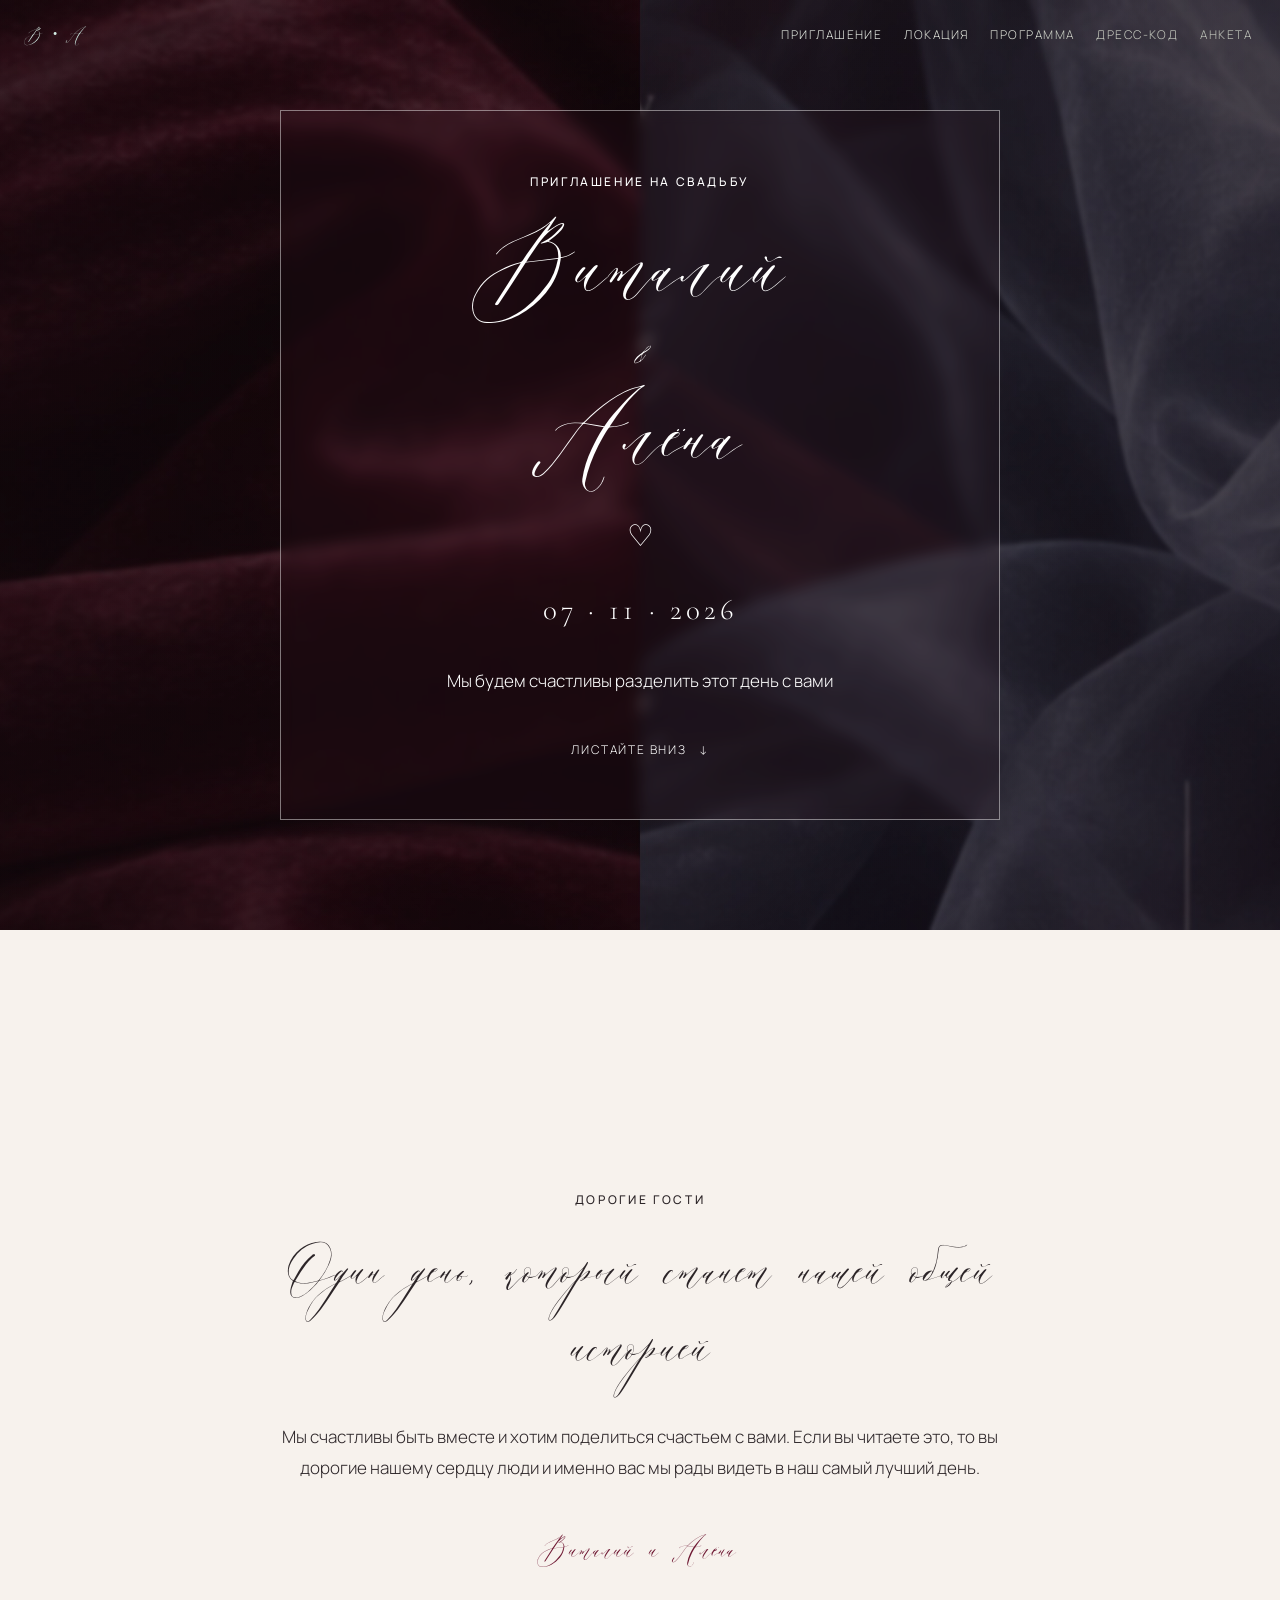
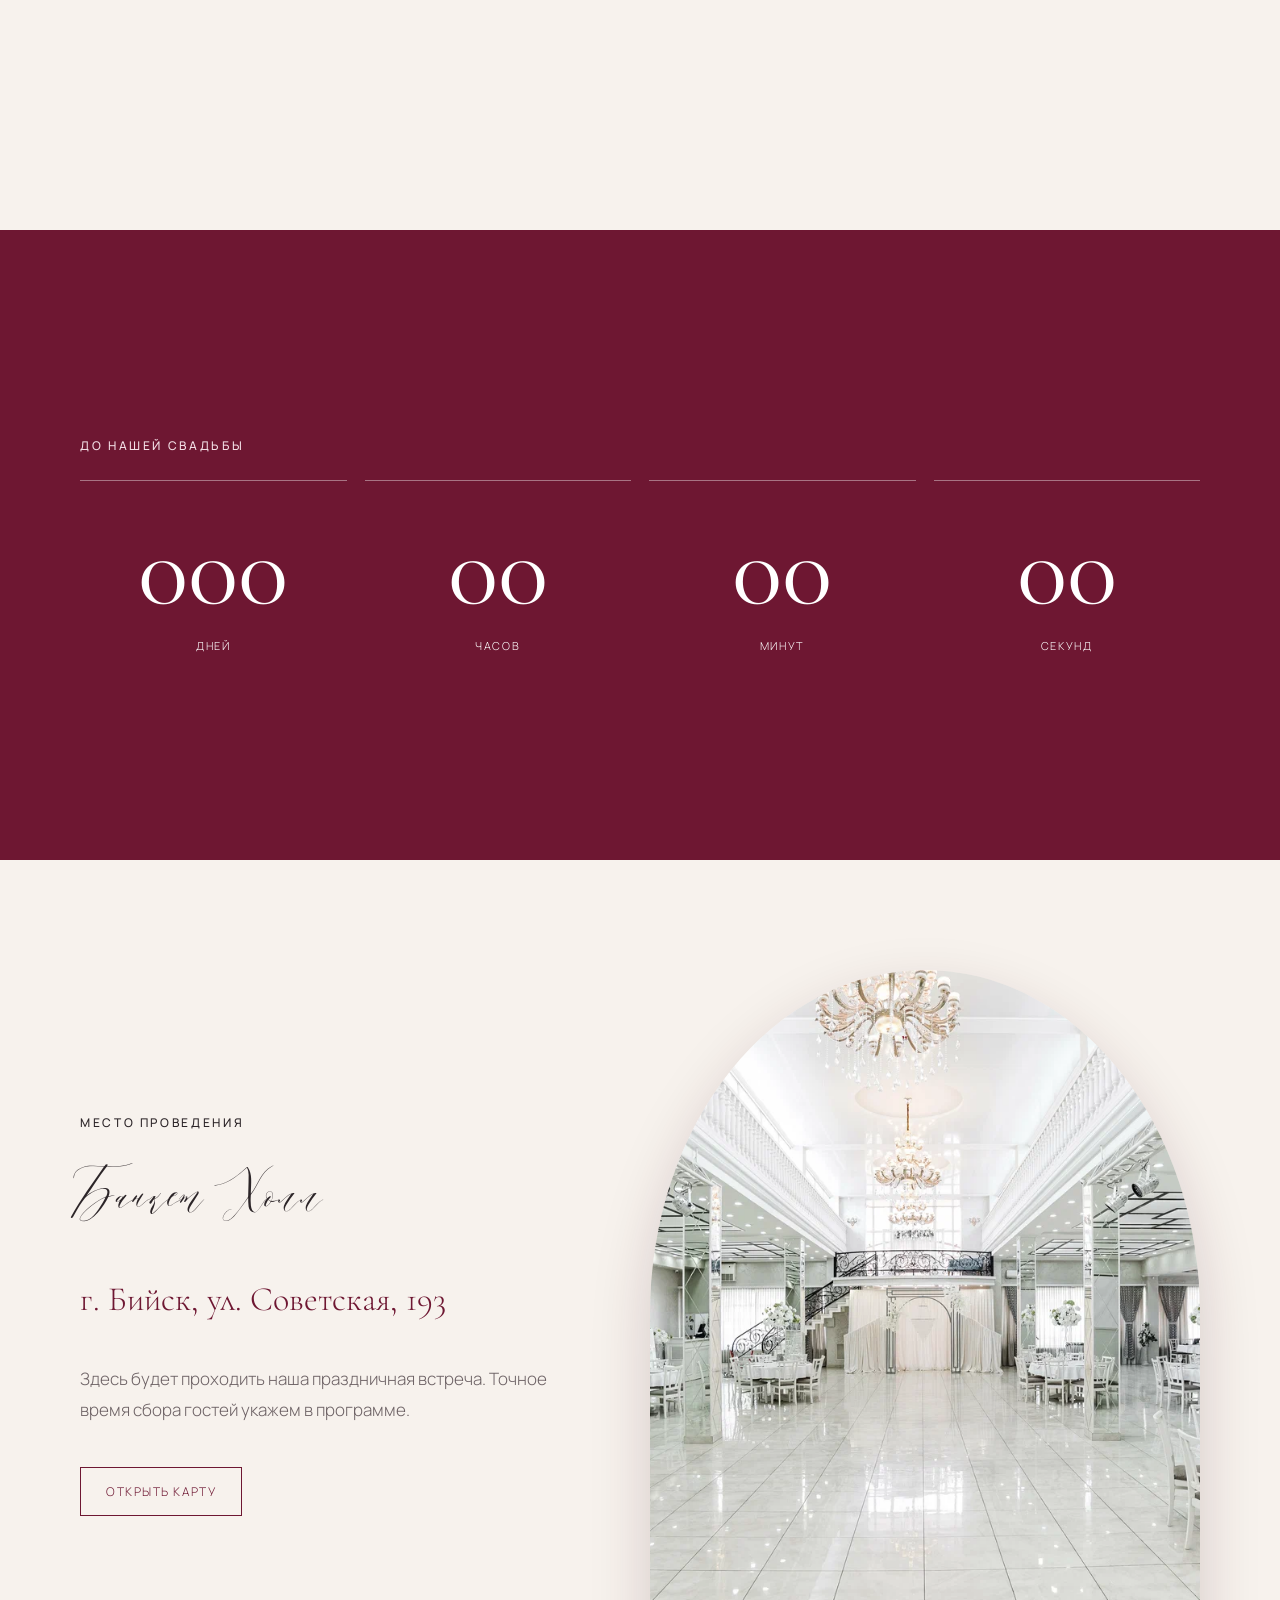
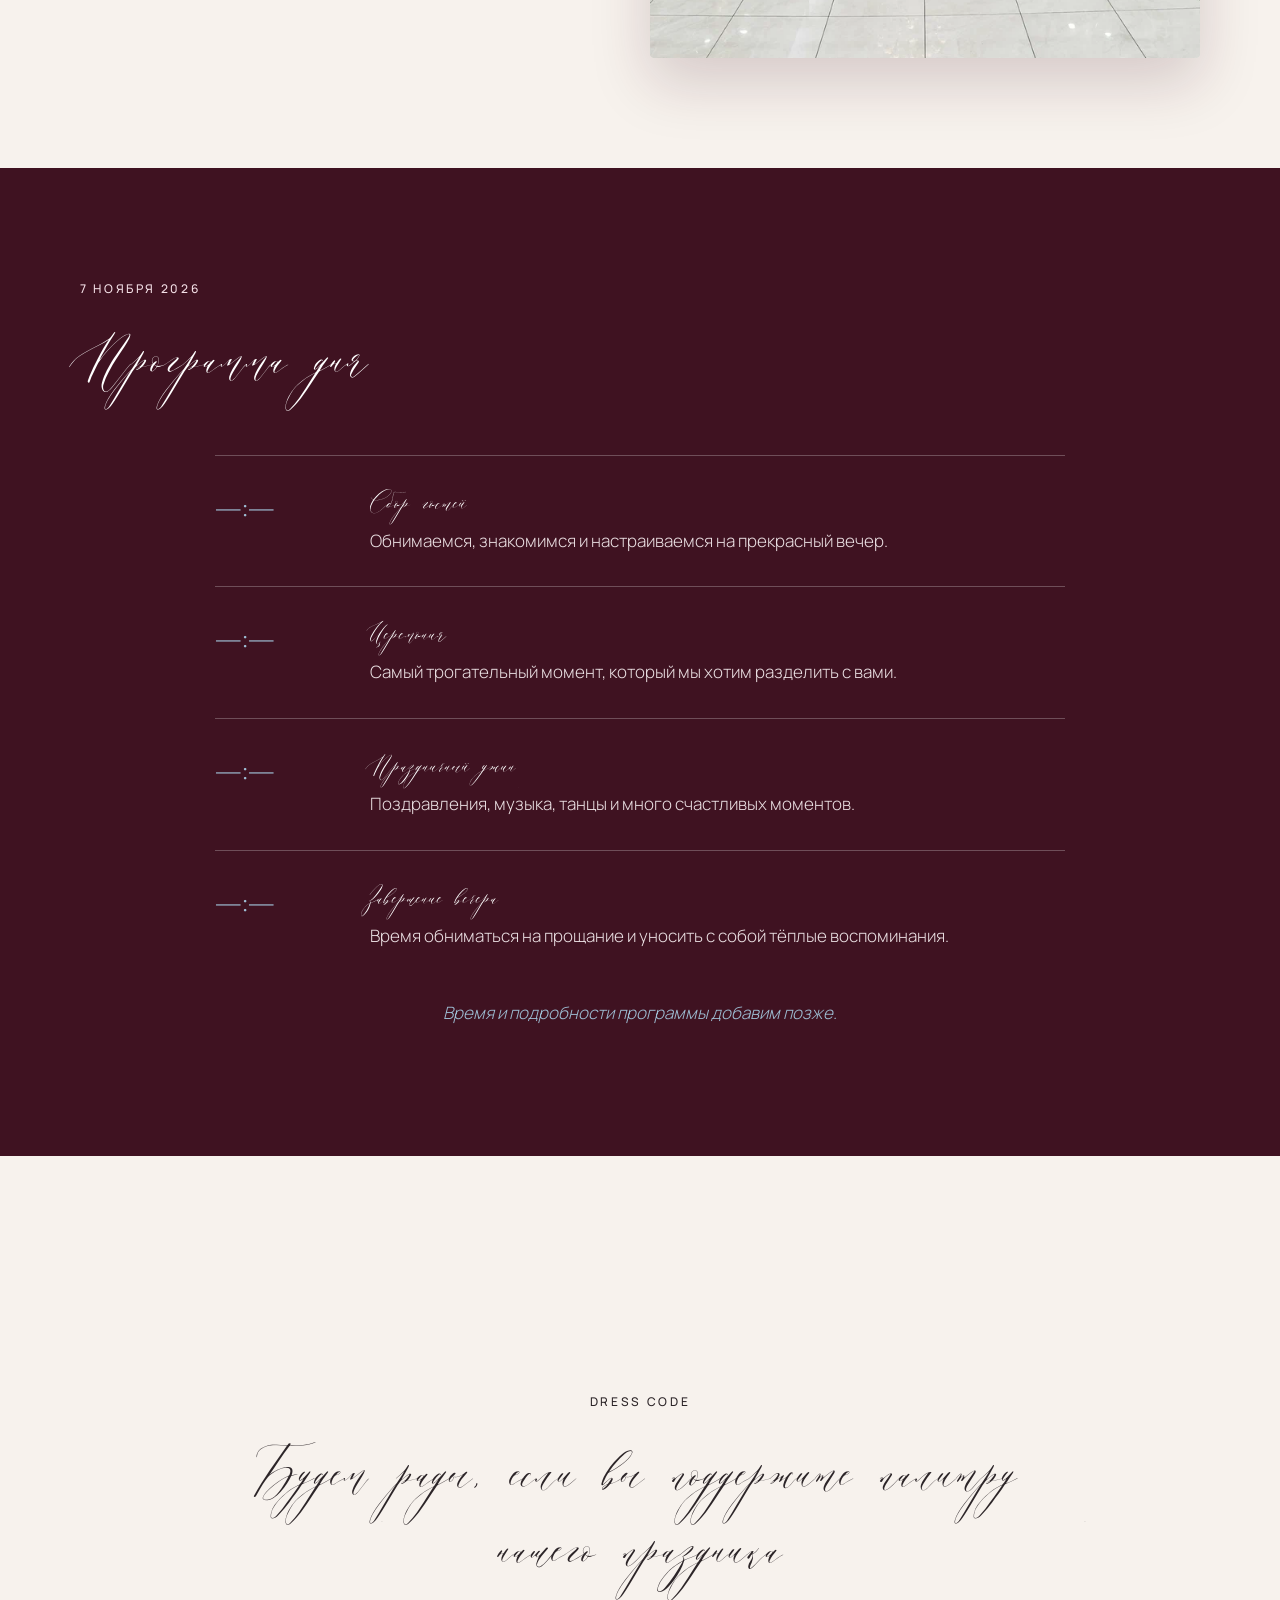
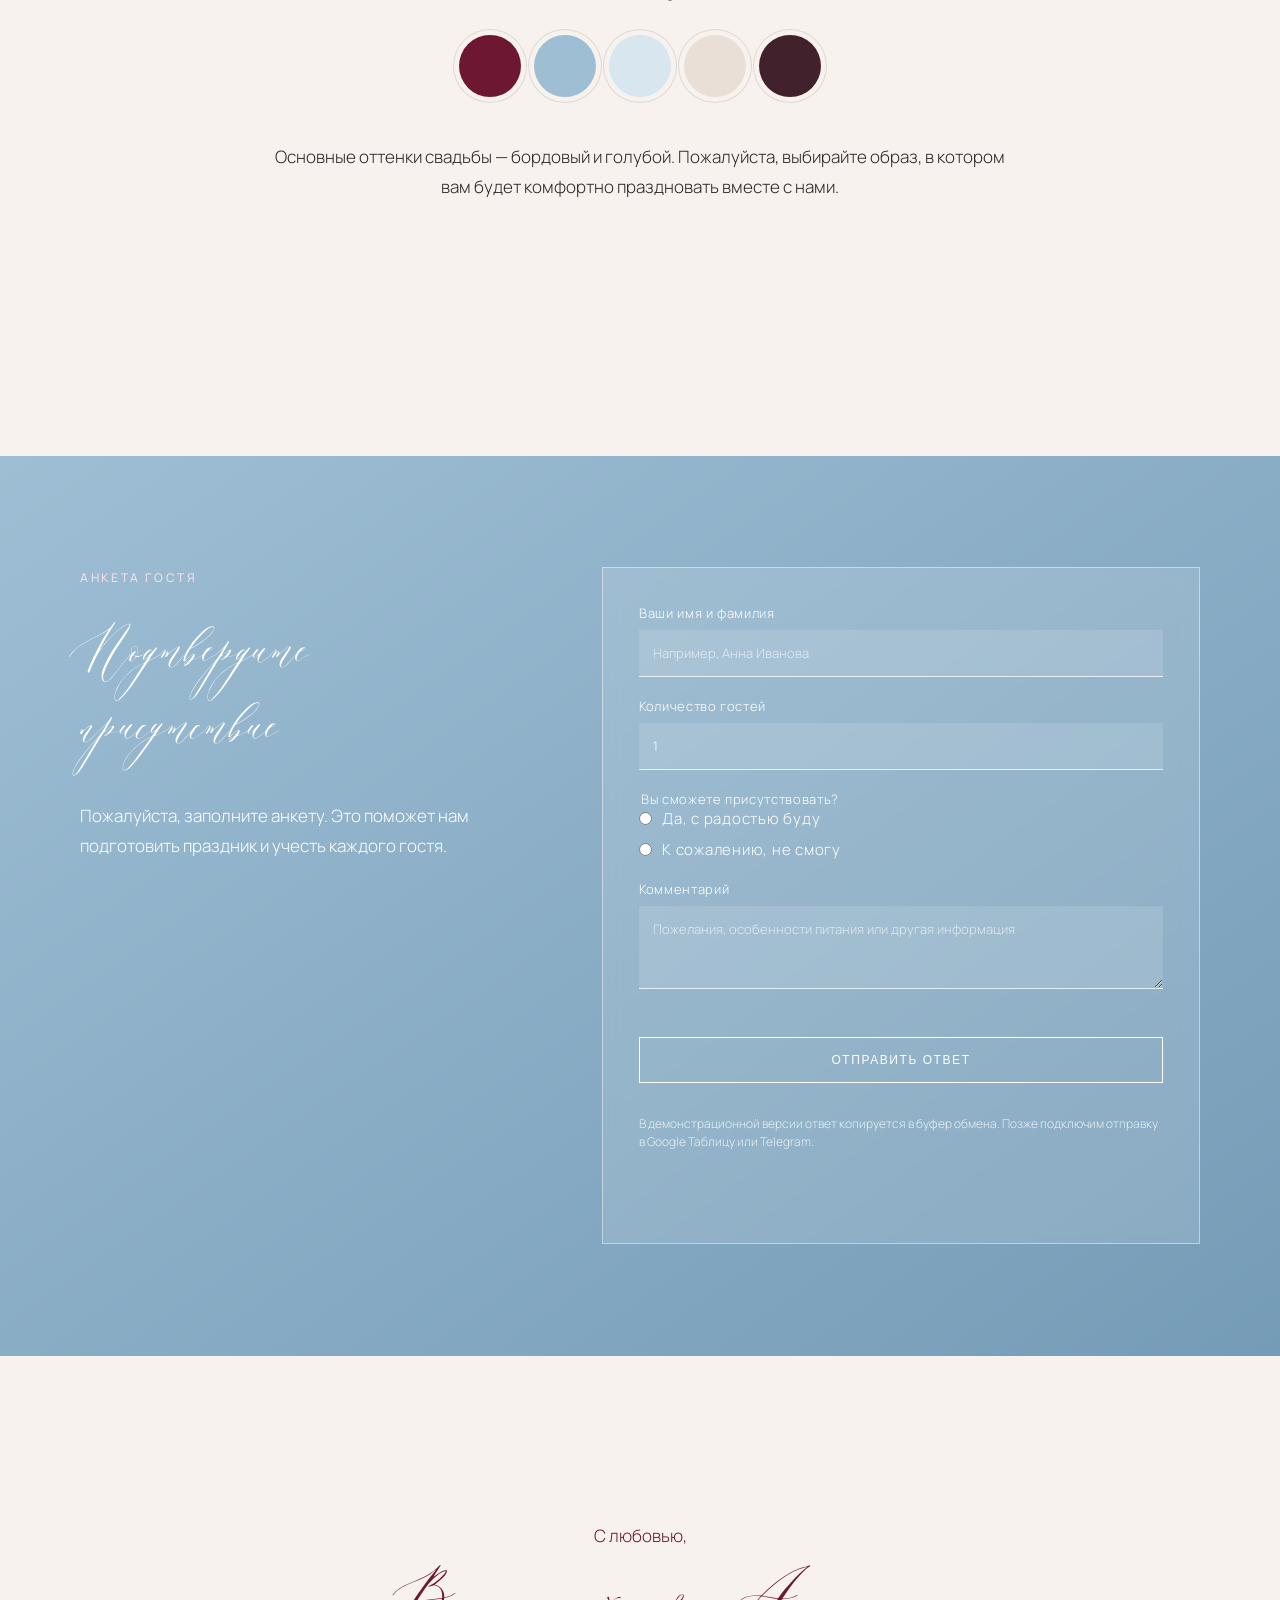
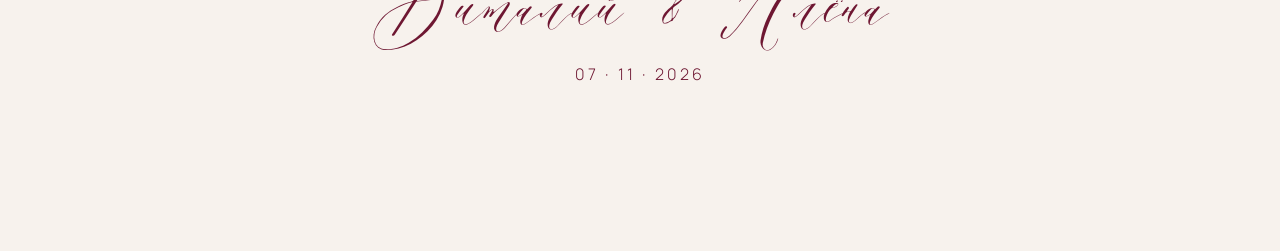
==== commit 8cf67fc5: "Add files via upload" ====
--- a/index.html
+++ b/index.html
@@ -69,7 +69,7 @@
           <a class="button" href="https://yandex.ru/maps/?text=%D0%B3.%20%D0%91%D0%B8%D0%B9%D1%81%D0%BA%2C%20%D1%83%D0%BB.%20%D0%A1%D0%BE%D0%B2%D0%B5%D1%82%D1%81%D0%BA%D0%B0%D1%8F%2C%20193" target="_blank" rel="noopener">Открыть карту</a>
         </div>
         <figure class="venue-photo">
-          <img src="images/venue.webp" alt="Банкет Холл, г. Бийск" />
+          <img src="venue.webp" alt="Банкет Холл, г. Бийск" />
         </figure>
       </div>
     </section>
--- a/styles.css
+++ b/styles.css
@@ -1,7 +1,7 @@
 
 @font-face {
   font-family: "Caravan";
-  src: url("fonts/Caravan.woff") format("woff");
+  src: url("Caravan.woff") format("woff");
   font-weight: 400;
   font-style: normal;
   font-display: swap;
@@ -15,7 +15,7 @@
 }
 
 :root{--wine:#6e1732;--wine-dark:#3f1221;--blue:#9ebed4;--blue-light:#dbe9f1;--paper:#f7f2ed;--ink:#2c2528;--white:#fff;--max:1120px}
-*{box-sizing:border-box}html{scroll-behavior:smooth}body{margin:0;background:var(--paper);color:var(--ink);font-family:Manrope,Arial,sans-serif;font-weight:300}a{color:inherit}.section{min-height:100vh;position:relative;display:grid;place-items:center;padding:110px 24px;overflow:hidden}.content{width:min(var(--max),100%);margin:auto}.narrow{width:min(760px,100%);text-align:center}.eyebrow{text-transform:uppercase;letter-spacing:.22em;font-size:12px;font-weight:500;margin:0 0 24px}.eyebrow.light{color:#f3dfe6}h1,h2,h3,.signature,footer strong{font-family:"Cormorant Garamond",Georgia,serif}h2{font-size:clamp(42px,7vw,78px);line-height:.98;font-weight:500;margin:0 0 35px}p{font-size:17px;line-height:1.8}.topbar{position:fixed;inset:0 0 auto;z-index:20;display:flex;align-items:center;justify-content:space-between;padding:20px 28px;color:#fff;mix-blend-mode:difference}.monogram{text-decoration:none;font-family:"Cormorant Garamond",serif;font-size:25px}.menu{display:flex;gap:22px}.menu a{text-decoration:none;font-size:12px;text-transform:uppercase;letter-spacing:.12em}.menu-button{display:none;background:none;border:0;color:inherit;text-transform:uppercase;letter-spacing:.12em}.hero{background-image:linear-gradient(rgba(21,10,16,.42),rgba(21,10,16,.42)),url("images/hero.jpg");background-size:cover;background-position:center;isolation:isolate}.hero:after{content:"";position:absolute;inset:0;background:radial-gradient(circle at center,transparent 0 25%,rgba(32,13,21,.15));z-index:-1}.silk{display:none}.silk-blue{left:-35vw;top:-20vh;background:linear-gradient(135deg,#e6f0f6,#7ea7c2);transform:rotate(22deg)}.silk-wine{right:-35vw;bottom:-20vh;background:linear-gradient(145deg,#9a3556,#3d0c1d);transform:rotate(-18deg)}.hero-card{z-index:2;text-align:center;color:white;padding:60px 35px;border:1px solid rgba(255,255,255,.45);background:rgba(54,24,36,.18);backdrop-filter:blur(7px);width:min(720px,100%)}h1{font-size:clamp(60px,12vw,138px);line-height:.68;font-weight:400;margin:30px 0}h1 span{display:block}h1 i{display:block;font-size:.48em;font-weight:400;margin:.22em}.heart{font-size:30px}.date{font-family:"Cormorant Garamond",serif;font-size:29px;letter-spacing:.14em}.hero-copy{max-width:420px;margin:20px auto}.scroll-hint{display:inline-flex;gap:12px;margin-top:25px;text-decoration:none;font-size:12px;text-transform:uppercase;letter-spacing:.15em}.paper-section{background:var(--paper)}.signature{font-size:42px;color:var(--wine);margin-top:45px;font-style:italic}.countdown-section{min-height:70vh;color:#fff;background:var(--wine)}.countdown{display:grid;grid-template-columns:repeat(4,1fr);gap:18px}.countdown div{text-align:center;border-top:1px solid rgba(255,255,255,.4);padding-top:25px}.countdown strong{display:block;font-family:"Cormorant Garamond",serif;font-size:clamp(54px,9vw,105px);font-weight:400}.countdown span{text-transform:uppercase;letter-spacing:.15em;font-size:11px}.split{display:grid;grid-template-columns:1fr 1.1fr;gap:70px;align-items:center}.address{font-family:"Cormorant Garamond",serif;font-size:34px;color:var(--wine)}.muted{color:#6d6265}.venue-photo{margin:0;overflow:hidden;border-radius:50% 50% 4px 4px;box-shadow:0 24px 60px rgba(63,18,33,.18)}.venue-photo img{display:block;width:100%;aspect-ratio:4/5;object-fit:cover;object-position:center}.button{display:inline-block;margin-top:24px;padding:15px 25px;border:1px solid var(--wine);text-decoration:none;text-transform:uppercase;letter-spacing:.13em;font-size:12px;background:transparent;color:var(--wine);cursor:pointer}.schedule-section{color:#fff;background:var(--wine-dark)}.schedule-section h2{color:#fff}.timeline{max-width:850px;margin:55px auto 0}.timeline article{display:grid;grid-template-columns:120px 1fr;gap:35px;padding:30px 0;border-top:1px solid rgba(255,255,255,.25)}.timeline time{font-family:"Cormorant Garamond",serif;font-size:32px;color:var(--blue)}.timeline h3{font-size:34px;margin:0 0 5px}.timeline p{margin:0;color:#eadfe2}.note{text-align:center;font-style:italic;color:var(--blue)}.palette{display:flex;justify-content:center;gap:13px;margin:45px 0}.palette span{width:62px;height:62px;border-radius:50%;background:var(--swatch);box-shadow:0 0 0 5px var(--paper),0 0 0 6px rgba(45,34,38,.12)}.rsvp-section{color:#fff;background:linear-gradient(145deg,var(--blue),#759cb7)}.form-wrap{display:grid;grid-template-columns:.85fr 1.15fr;gap:80px;align-items:start}.rsvp-section h2{color:#fff}.rsvp-section form{display:grid;gap:20px;padding:36px;background:rgba(255,255,255,.13);border:1px solid rgba(255,255,255,.45);backdrop-filter:blur(8px)}label,legend{font-size:13px;letter-spacing:.05em}input,textarea{width:100%;margin-top:8px;padding:14px;border:0;border-bottom:1px solid rgba(255,255,255,.75);background:rgba(255,255,255,.12);color:#fff;font:inherit;outline:none}input::placeholder,textarea::placeholder{color:rgba(255,255,255,.68)}fieldset{border:0;padding:0;margin:0;display:grid;gap:10px}.radio{display:flex;align-items:center;gap:10px;font-size:15px}.radio input{width:auto;margin:0}.button.pale{border-color:#fff;color:#fff}.form-note{font-size:12px;line-height:1.5;opacity:.8}.form-status{min-height:24px;font-weight:500}footer{min-height:55vh;display:grid;place-content:center;text-align:center;background:var(--paper);color:var(--wine)}footer p{margin:0}footer strong{font-size:clamp(55px,10vw,110px);font-weight:400}footer span{letter-spacing:.2em}.reveal{opacity:0;transform:translateY(35px);transition:opacity .9s ease,transform .9s ease}.reveal.visible{opacity:1;transform:none}
+*{box-sizing:border-box}html{scroll-behavior:smooth}body{margin:0;background:var(--paper);color:var(--ink);font-family:Manrope,Arial,sans-serif;font-weight:300}a{color:inherit}.section{min-height:100vh;position:relative;display:grid;place-items:center;padding:110px 24px;overflow:hidden}.content{width:min(var(--max),100%);margin:auto}.narrow{width:min(760px,100%);text-align:center}.eyebrow{text-transform:uppercase;letter-spacing:.22em;font-size:12px;font-weight:500;margin:0 0 24px}.eyebrow.light{color:#f3dfe6}h1,h2,h3,.signature,footer strong{font-family:"Cormorant Garamond",Georgia,serif}h2{font-size:clamp(42px,7vw,78px);line-height:.98;font-weight:500;margin:0 0 35px}p{font-size:17px;line-height:1.8}.topbar{position:fixed;inset:0 0 auto;z-index:20;display:flex;align-items:center;justify-content:space-between;padding:20px 28px;color:#fff;mix-blend-mode:difference}.monogram{text-decoration:none;font-family:"Cormorant Garamond",serif;font-size:25px}.menu{display:flex;gap:22px}.menu a{text-decoration:none;font-size:12px;text-transform:uppercase;letter-spacing:.12em}.menu-button{display:none;background:none;border:0;color:inherit;text-transform:uppercase;letter-spacing:.12em}.hero{background-image:linear-gradient(rgba(21,10,16,.42),rgba(21,10,16,.42)),url("hero-fabrics-clean.jpg");background-size:cover;background-position:center;isolation:isolate}.hero:after{content:"";position:absolute;inset:0;background:radial-gradient(circle at center,transparent 0 25%,rgba(32,13,21,.15));z-index:-1}.silk{display:none}.silk-blue{left:-35vw;top:-20vh;background:linear-gradient(135deg,#e6f0f6,#7ea7c2);transform:rotate(22deg)}.silk-wine{right:-35vw;bottom:-20vh;background:linear-gradient(145deg,#9a3556,#3d0c1d);transform:rotate(-18deg)}.hero-card{z-index:2;text-align:center;color:white;padding:60px 35px;border:1px solid rgba(255,255,255,.45);background:rgba(54,24,36,.18);backdrop-filter:blur(7px);width:min(720px,100%)}h1{font-size:clamp(60px,12vw,138px);line-height:.68;font-weight:400;margin:30px 0}h1 span{display:block}h1 i{display:block;font-size:.48em;font-weight:400;margin:.22em}.heart{font-size:30px}.date{font-family:"Cormorant Garamond",serif;font-size:29px;letter-spacing:.14em}.hero-copy{max-width:420px;margin:20px auto}.scroll-hint{display:inline-flex;gap:12px;margin-top:25px;text-decoration:none;font-size:12px;text-transform:uppercase;letter-spacing:.15em}.paper-section{background:var(--paper)}.signature{font-size:42px;color:var(--wine);margin-top:45px;font-style:italic}.countdown-section{min-height:70vh;color:#fff;background:var(--wine)}.countdown{display:grid;grid-template-columns:repeat(4,1fr);gap:18px}.countdown div{text-align:center;border-top:1px solid rgba(255,255,255,.4);padding-top:25px}.countdown strong{display:block;font-family:"Cormorant Garamond",serif;font-size:clamp(54px,9vw,105px);font-weight:400}.countdown span{text-transform:uppercase;letter-spacing:.15em;font-size:11px}.split{display:grid;grid-template-columns:1fr 1.1fr;gap:70px;align-items:center}.address{font-family:"Cormorant Garamond",serif;font-size:34px;color:var(--wine)}.muted{color:#6d6265}.venue-photo{margin:0;overflow:hidden;border-radius:50% 50% 4px 4px;box-shadow:0 24px 60px rgba(63,18,33,.18)}.venue-photo img{display:block;width:100%;aspect-ratio:4/5;object-fit:cover;object-position:center}.button{display:inline-block;margin-top:24px;padding:15px 25px;border:1px solid var(--wine);text-decoration:none;text-transform:uppercase;letter-spacing:.13em;font-size:12px;background:transparent;color:var(--wine);cursor:pointer}.schedule-section{color:#fff;background:var(--wine-dark)}.schedule-section h2{color:#fff}.timeline{max-width:850px;margin:55px auto 0}.timeline article{display:grid;grid-template-columns:120px 1fr;gap:35px;padding:30px 0;border-top:1px solid rgba(255,255,255,.25)}.timeline time{font-family:"Cormorant Garamond",serif;font-size:32px;color:var(--blue)}.timeline h3{font-size:34px;margin:0 0 5px}.timeline p{margin:0;color:#eadfe2}.note{text-align:center;font-style:italic;color:var(--blue)}.palette{display:flex;justify-content:center;gap:13px;margin:45px 0}.palette span{width:62px;height:62px;border-radius:50%;background:var(--swatch);box-shadow:0 0 0 5px var(--paper),0 0 0 6px rgba(45,34,38,.12)}.rsvp-section{color:#fff;background:linear-gradient(145deg,var(--blue),#759cb7)}.form-wrap{display:grid;grid-template-columns:.85fr 1.15fr;gap:80px;align-items:start}.rsvp-section h2{color:#fff}.rsvp-section form{display:grid;gap:20px;padding:36px;background:rgba(255,255,255,.13);border:1px solid rgba(255,255,255,.45);backdrop-filter:blur(8px)}label,legend{font-size:13px;letter-spacing:.05em}input,textarea{width:100%;margin-top:8px;padding:14px;border:0;border-bottom:1px solid rgba(255,255,255,.75);background:rgba(255,255,255,.12);color:#fff;font:inherit;outline:none}input::placeholder,textarea::placeholder{color:rgba(255,255,255,.68)}fieldset{border:0;padding:0;margin:0;display:grid;gap:10px}.radio{display:flex;align-items:center;gap:10px;font-size:15px}.radio input{width:auto;margin:0}.button.pale{border-color:#fff;color:#fff}.form-note{font-size:12px;line-height:1.5;opacity:.8}.form-status{min-height:24px;font-weight:500}footer{min-height:55vh;display:grid;place-content:center;text-align:center;background:var(--paper);color:var(--wine)}footer p{margin:0}footer strong{font-size:clamp(55px,10vw,110px);font-weight:400}footer span{letter-spacing:.2em}.reveal{opacity:0;transform:translateY(35px);transition:opacity .9s ease,transform .9s ease}.reveal.visible{opacity:1;transform:none}
 @media(max-width:760px){.section{padding:90px 20px;min-height:auto}.hero{min-height:100svh}.topbar{padding:16px 18px}.menu-button{display:block}.menu{position:absolute;right:16px;top:58px;display:none;flex-direction:column;padding:18px;background:rgba(34,18,24,.92)}.menu.open{display:flex}.hero-card{padding:45px 18px}.countdown{grid-template-columns:repeat(2,1fr)}.split,.form-wrap{grid-template-columns:1fr;gap:45px}.venue-photo img{aspect-ratio:1/1.15}.timeline article{grid-template-columns:80px 1fr;gap:15px}.timeline h3{font-size:28px}.palette{gap:8px;flex-wrap:wrap}.palette span{width:48px;height:48px}.rsvp-section form{padding:24px}}
 @media(prefers-reduced-motion:reduce){html{scroll-behavior:auto}.reveal{opacity:1;transform:none;transition:none}}
 
